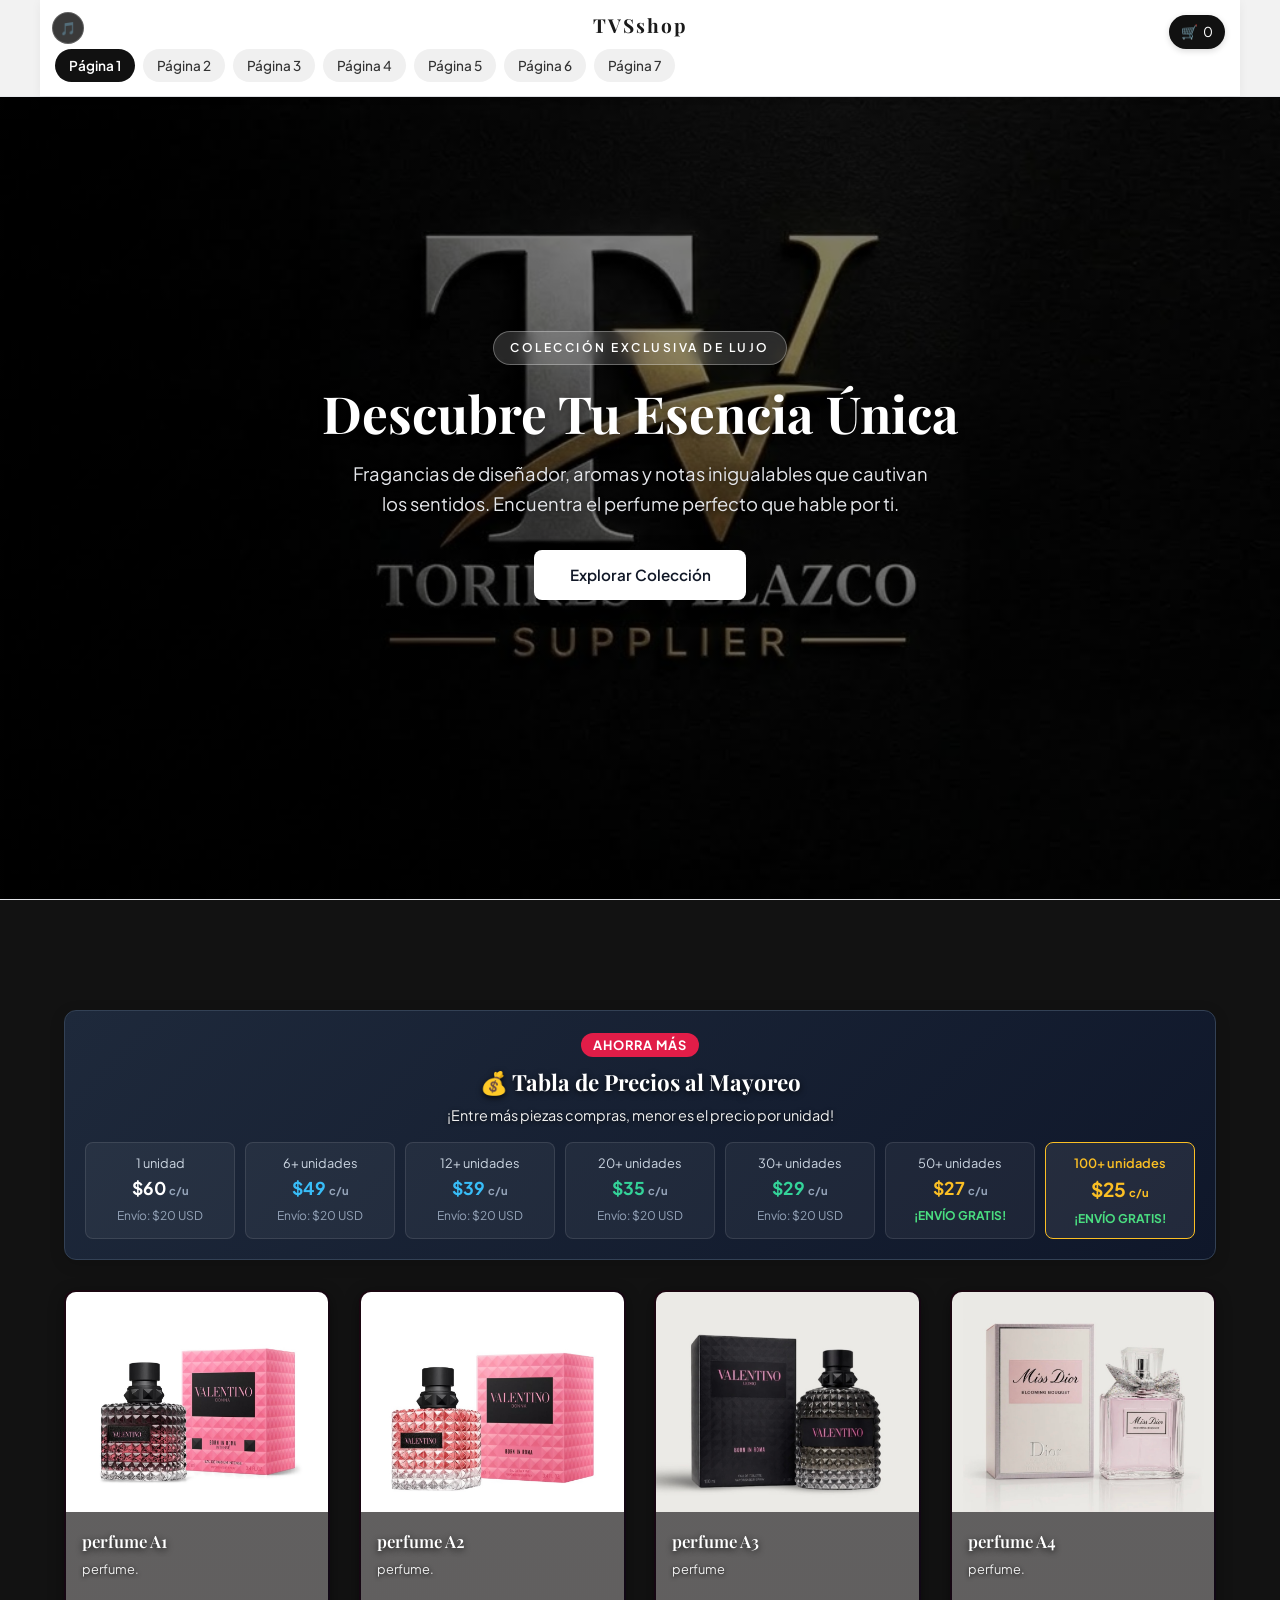
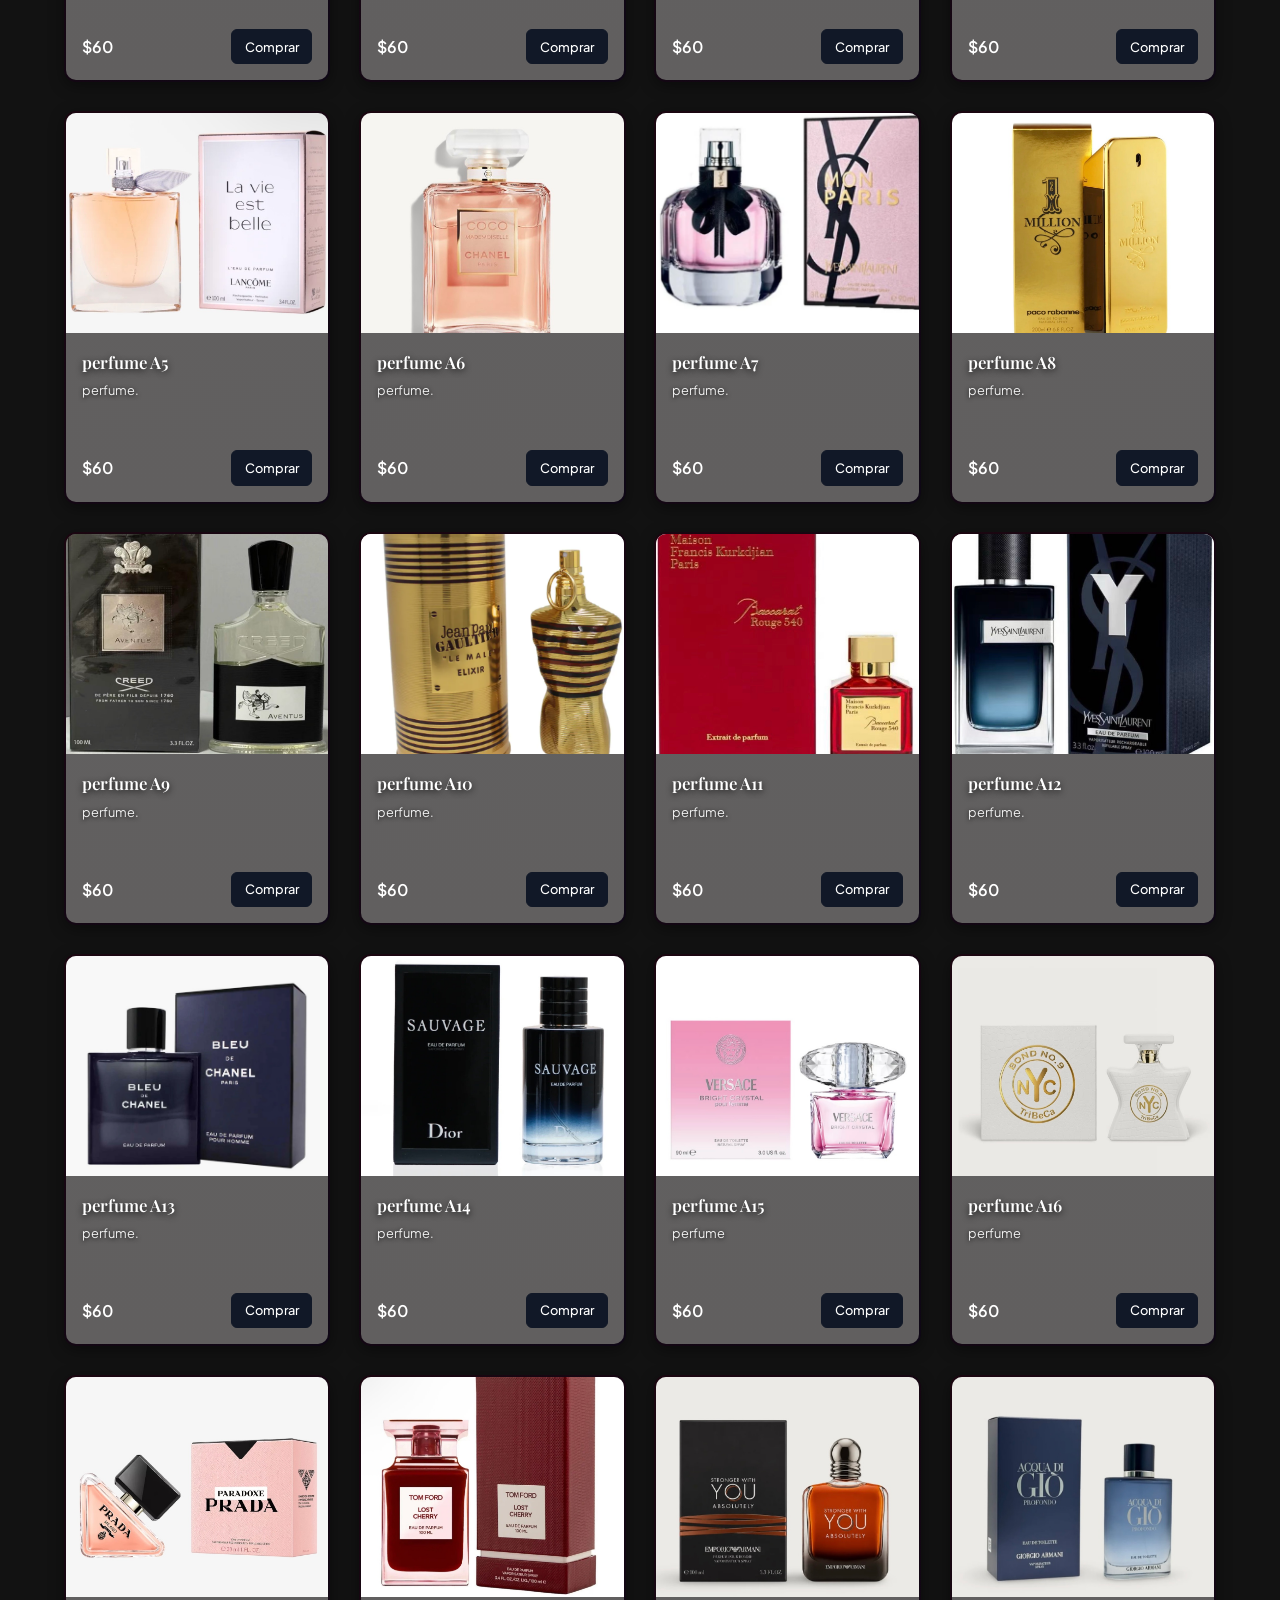
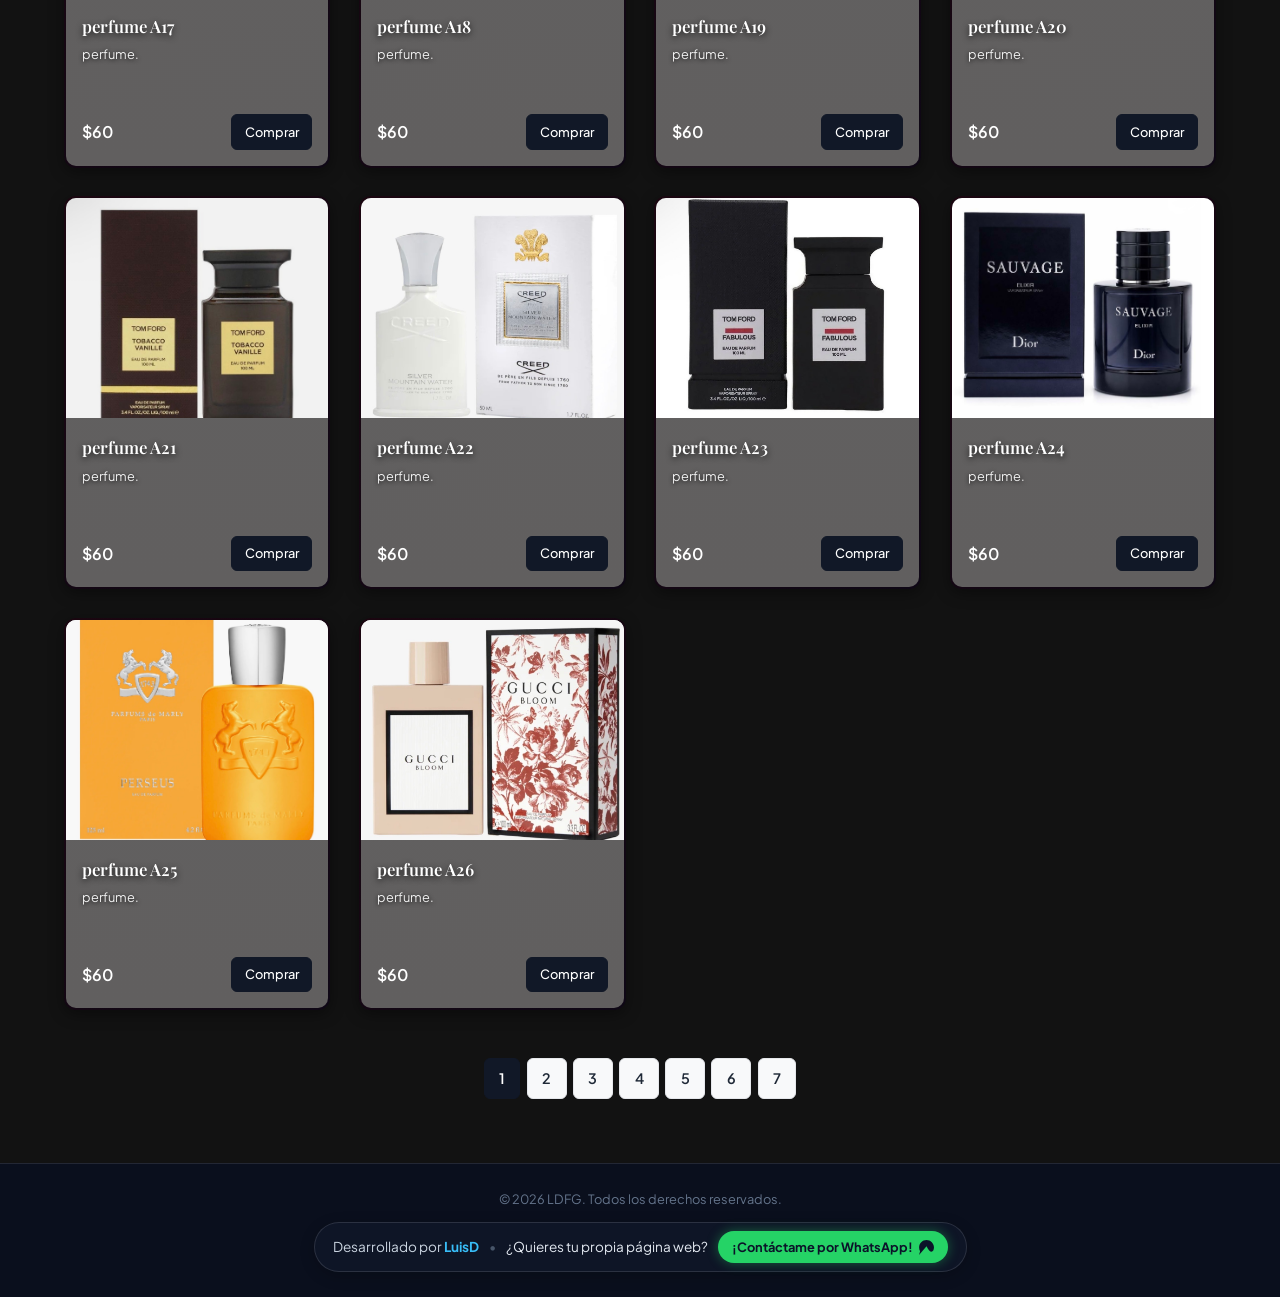
==== index.html @ 0dd904de "Actualizacion de nombre de la pagina y nuevos productos" ====
<!DOCTYPE html>
<html lang="es">
<head>
    <meta charset="UTF-8">
    <meta name="viewport" content="width=device-width, initial-scale=1.0">
    <title>MarioT | Catálogo - Página 1</title>
    <!-- Google Fonts -->
    <link href="https://fonts.googleapis.com/css2?family=Playfair+Display:ital,wght@0,400;0,600;0,700;1,400&family=Plus+Jakarta+Sans:wght@300;400;500;600&display=swap" rel="stylesheet">
    <!-- FontAwesome Icons -->
    <link rel="stylesheet" href="https://cdnjs.cloudflare.com/ajax/libs/font-awesome/6.4.0/css/all.min.css">
    <!-- Archivo CSS -->
    <link rel="stylesheet" href="style.css">
<!-- Ícono para navegadores (Favicon) -->
<link rel="icon" type="image/png" sizes="32x32" href="/favicon-32x32.png">
<link rel="icon" type="image/x-icon" href="/favicon.ico">

<!-- Ícono si alguien guarda tu página en la pantalla de inicio de su celular (iPhone/Android) -->
<link rel="apple-touch-icon" sizes="180x180" href="/apple-touch-icon.png">
</head>
<body>

    <!-- MENÚ DE NAVEGACIÓN -->
<header>
   <div class="nav-container">
        <div style="display: flex; align-items: center; gap: 10px;">
            <button id="musicToggle" class="music-btn" title="Reproducir / Pausar música">🎵</button>
            <a href="index.html" class="logo">TVSshop</a>
        </div>
      <audio id="bgMusic" src="img/musica.mp3" loop></audio>
        <div class="nav-scroll-wrapper">
            <ul class="nav-links">
                <li><a href="index.html" class="active">Página 1</a></li>
                <li><a href="catalogo-1.html">Página 2</a></li>
                <li><a href="catalogo-2.html">Página 3</a></li>
                <li><a href="catalogo-3.html">Página 4</a></li>
                <li><a href="catalogo-4.html">Página 5</a></li>
                <li><a href="catalogo-5.html">Página 6</a></li>
                <li><a href="catalogo-6.html">Página 7</a></li>
            </ul>
        </div>
        <a href="#" id="openCartModal" class="nav-cart-btn">🛒 <span id="cartCount">0</span></a>
    </div>
</header>


    <!-- PORTADA / HERO -->
    <section class="hero">
        <div class="hero-content">
            <span class="hero-badge">Colección Exclusiva de Lujo</span>
            <h1>Descubre Tu Esencia Única</h1>
            <p>Fragancias de diseñador, aromas y notas inigualables que cautivan los sentidos. Encuentra el perfume perfecto que hable por ti.</p>
            <a href="#catalogo" class="hero-btn">Explorar Colección</a>
        </div>
    </section>

    <!-- CONTENIDO DEL CATÁLOGO -->
    <main class="catalog-page">
      <div id="catalogo" class="products-grid">
    <!-- Aquí están tus tarjetas de perfumes (Producto A1, A2, etc.) -->
</div>
<!-- BANNER DE PRECIOS MAYORISTAS -->
<div class="wholesale-banner" style="background: linear-gradient(135deg, #1e293b, #0f172a); border: 1px solid #334155; border-radius: 12px; padding: 20px; color: #ffffff; margin-bottom: 30px; box-shadow: 0 4px 15px rgba(0,0,0,0.15);">
    <div style="text-align: center; margin-bottom: 15px;">
        <span style="background: #e11d48; color: white; padding: 4px 12px; border-radius: 20px; font-size: 0.8rem; font-weight: bold; letter-spacing: 1px; text-transform: uppercase;">Ahorra Más</span>
        <h3 style="margin: 8px 0 4px; font-size: 1.4rem; font-family: 'Playfair Display', serif;">💰 Tabla de Precios al Mayoreo</h3>
        <p style="color: #94a3b8; font-size: 0.9rem; margin: 0;">¡Entre más piezas compras, menor es el precio por unidad!</p>
    </div>

    <div style="display: grid; grid-template-columns: repeat(auto-fit, minmax(110px, 1fr)); gap: 10px; text-align: center;">
        <div style="background: rgba(255,255,255,0.05); padding: 10px; border-radius: 8px; border: 1px solid rgba(255,255,255,0.1);">
            <div style="font-size: 0.8rem; color: #cbd5e1;">1 unidad</div>
            <div style="font-size: 1.1rem; font-weight: bold; color: #fff;">$60 <small style="font-size: 0.7rem; color: #94a3b8;">c/u</small></div>
            <div style="font-size: 0.75rem; color: #94a3b8; margin-top: 4px;">Envío: $20 USD</div>
        </div>
        <div style="background: rgba(255,255,255,0.05); padding: 10px; border-radius: 8px; border: 1px solid rgba(255,255,255,0.1);">
            <div style="font-size: 0.8rem; color: #cbd5e1;">6+ unidades</div>
            <div style="font-size: 1.1rem; font-weight: bold; color: #38bdf8;">$49 <small style="font-size: 0.7rem; color: #94a3b8;">c/u</small></div>
            <div style="font-size: 0.75rem; color: #94a3b8; margin-top: 4px;">Envío: $20 USD</div>
        </div>
        <div style="background: rgba(255,255,255,0.05); padding: 10px; border-radius: 8px; border: 1px solid rgba(255,255,255,0.1);">
            <div style="font-size: 0.8rem; color: #cbd5e1;">12+ unidades</div>
            <div style="font-size: 1.1rem; font-weight: bold; color: #38bdf8;">$39 <small style="font-size: 0.7rem; color: #94a3b8;">c/u</small></div>
            <div style="font-size: 0.75rem; color: #94a3b8; margin-top: 4px;">Envío: $20 USD</div>
        </div>
        <div style="background: rgba(255,255,255,0.05); padding: 10px; border-radius: 8px; border: 1px solid rgba(255,255,255,0.1);">
            <div style="font-size: 0.8rem; color: #cbd5e1;">20+ unidades</div>
            <div style="font-size: 1.1rem; font-weight: bold; color: #34d399;">$35 <small style="font-size: 0.7rem; color: #94a3b8;">c/u</small></div>
            <div style="font-size: 0.75rem; color: #94a3b8; margin-top: 4px;">Envío: $20 USD</div>
        </div>
        <div style="background: rgba(255,255,255,0.05); padding: 10px; border-radius: 8px; border: 1px solid rgba(255,255,255,0.1);">
            <div style="font-size: 0.8rem; color: #cbd5e1;">30+ unidades</div>
            <div style="font-size: 1.1rem; font-weight: bold; color: #34d399;">$29 <small style="font-size: 0.7rem; color: #94a3b8;">c/u</small></div>
            <div style="font-size: 0.75rem; color: #94a3b8; margin-top: 4px;">Envío: $20 USD</div>
        </div>
        <div style="background: rgba(255,255,255,0.05); padding: 10px; border-radius: 8px; border: 1px solid rgba(255,255,255,0.1);">
            <div style="font-size: 0.8rem; color: #cbd5e1;">50+ unidades</div>
            <div style="font-size: 1.1rem; font-weight: bold; color: #fbbf24;">$27 <small style="font-size: 0.7rem; color: #94a3b8;">c/u</small></div>
            <div style="font-size: 0.75rem; color: #4ade80; font-weight: bold; margin-top: 4px;">¡ENVÍO GRATIS!</div>
        </div>
        <div style="background: rgba(255,255,255,0.08); padding: 10px; border-radius: 8px; border: 1px solid #fbbf24;">
            <div style="font-size: 0.8rem; color: #fbbf24; font-weight: 600;">100+ unidades</div>
            <div style="font-size: 1.2rem; font-weight: bold; color: #fbbf24;">$25 <small style="font-size: 0.7rem; color: #fbbf24;">c/u</small></div>
            <div style="font-size: 0.75rem; color: #4ade80; font-weight: bold; margin-top: 4px;">¡ENVÍO GRATIS!</div>
        </div>
    </div>
</div>
        <div class="product-grid">
            <!-- Producto 1 -->
            <div class="product-card">
                <img src="img/perfu1.webp" alt="Royal Amber" class="product-image">
                <div class="product-info">
                    <span class="product-category"></span>
                    <h3 class="product-name">perfume A1</h3>
                    <p class="product-notes">perfume.</p>
                </div>
                <div class="product-footer">
                    <span class="product-price">$60</span>
                    <a href="https://wa.me/?text=Hola,%20me%20interesa%20el%20perfume%20Royal%20Amber" target="_blank" class="btn-buy">Comprar</a>
                </div>
            </div>

            <!-- Producto 2 -->
            <div class="product-card">
                <img src="img/perfu2.webp" alt="Fleur de Nuit" class="product-image">
                <div class="product-info">
                    <span class="product-category"></span>
                    <h3 class="product-name">perfume A2</h3>
                    <p class="product-notes">perfume.</p>
                </div>
                <div class="product-footer">
                    <span class="product-price">$60</span>
                    <a href="https://wa.me/?text=Hola,%20me%20interesa%20el%20perfume%20Fleur%20de%20Nuit" target="_blank" class="btn-buy">Comprar</a>
                </div>
            </div>

            <!-- Producto 3 -->
            <div class="product-card">
                <img src="img/perfu3.webp" alt="Oud Wood Intense" class="product-image">
                <div class="product-info">
                    <span class="product-category"></span>
                    <h3 class="product-name">perfume A3</h3>
                    <p class="product-notes">perfume</p>
                </div>
                <div class="product-footer">
                    <span class="product-price">$60</span>
                    <a href="https://wa.me/?text=Hola,%20me%20interesa%20el%20perfume%20Oud%20Wood%20Intense" target="_blank" class="btn-buy">Comprar</a>
                </div>
            </div>

            <!-- Producto 4 -->
            <div class="product-card">
                <img src="img/perfu4.webp" alt="Azure Breeze" class="product-image">
                <div class="product-info">
                    <span class="product-category"></span>
                    <h3 class="product-name">perfume A4</h3>
                    <p class="product-notes">perfume.</p>
                </div>
                <div class="product-footer">
                    <span class="product-price">$60</span>
                    <a href="https://wa.me/?text=Hola,%20me%20interesa%20el%20perfume%20Azure%20Breeze" target="_blank" class="btn-buy">Comprar</a>
                </div>
            </div>

            <!-- Producto 5 -->
            <div class="product-card">
                <img src="img/perfu5.webp" alt="Velvet Rose" class="product-image">
                <div class="product-info">
                    <span class="product-category"></span>
                    <h3 class="product-name">perfume A5</h3>
                    <p class="product-notes">perfume.</p>
                </div>
                <div class="product-footer">
                    <span class="product-price">$60</span>
                    <a href="https://wa.me/?text=Hola,%20me%20interesa%20el%20perfume%20Velvet%20Rose" target="_blank" class="btn-buy">Comprar</a>
                </div>
            </div>

            <!-- Producto 6 -->
            <div class="product-card">
                <img src="img/perfu6.webp" alt="Sauvage Essence" class="product-image">
                <div class="product-info">
                    <span class="product-category"></span>
                    <h3 class="product-name">perfume A6</h3>
                    <p class="product-notes">perfume.</p>
                </div>
                <div class="product-footer">
                    <span class="product-price">$60</span>
                    <a href="https://wa.me/?text=Hola,%20me%20interesa%20el%20perfume%20Sauvage%20Essence" target="_blank" class="btn-buy">Comprar</a>
                </div>
            </div>

            <!-- Producto 7 -->
            <div class="product-card">
                <img src="img/perfu7.webp" alt="Golden Tobacco" class="product-image">
                <div class="product-info">
                    <span class="product-category"></span>
                    <h3 class="product-name">perfume A7</h3>
                    <p class="product-notes">perfume.</p>
                </div>
                <div class="product-footer">
                    <span class="product-price">$60</span>
                    <a href="https://wa.me/?text=Hola,%20me%20interesa%20el%20perfume%20Golden%20Tobacco" target="_blank" class="btn-buy">Comprar</a>
                </div>
            </div>

            <!-- Producto 8 -->
            <div class="product-card">
                <img src="img/perfu8.webp" alt="Iris Blanc" class="product-image">
                <div class="product-info">
                    <span class="product-category"></span>
                    <h3 class="product-name">perfume A8</h3>
                    <p class="product-notes">perfume.</p>
                </div>
                <div class="product-footer">
                    <span class="product-price">$60</span>
                    <a href="https://wa.me/?text=Hola,%20me%20interesa%20el%20perfume%20Iris%20Blanc" target="_blank" class="btn-buy">Comprar</a>
                </div>
            </div>

            <!-- Producto 9 -->
            <div class="product-card">
                <img src="img/perfu9.webp" alt="Black Phantom" class="product-image">
                <div class="product-info">
                    <span class="product-category"></span>
                    <h3 class="product-name">perfume A9</h3>
                    <p class="product-notes">perfume.</p>
                </div>
                <div class="product-footer">
                    <span class="product-price">$60</span>
                    <a href="https://wa.me/?text=Hola,%20me%20interesa%20el%20perfume%20Black%20Phantom" target="_blank" class="btn-buy">Comprar</a>
                </div>
            </div>

            <!-- Producto 10 -->
            <div class="product-card">
                <img src="img/perfu10.webp" alt="Citrus Splash" class="product-image">
                <div class="product-info">
                    <span class="product-category"></span>
                    <h3 class="product-name">perfume A10</h3>
                    <p class="product-notes">perfume.</p>
                </div>
                <div class="product-footer">
                    <span class="product-price">$60</span>
                    <a href="https://wa.me/?text=Hola,%20me%20interesa%20el%20perfume%20Citrus%20Splash" target="_blank" class="btn-buy">Comprar</a>
                </div>
            </div>

            <!-- Producto 11 -->
            <div class="product-card">
                <img src="img/perfu11.webp" alt="Mystic Sandalwood" class="product-image">
                <div class="product-info">
                    <span class="product-category"></span>
                    <h3 class="product-name">perfume A11</h3>
                    <p class="product-notes">perfume.</p>
                </div>
                <div class="product-footer">
                    <span class="product-price">$60</span>
                    <a href="https://wa.me/?text=Hola,%20me%20interesa%20el%20perfume%20Mystic%20Sandalwood" target="_blank" class="btn-buy">Comprar</a>
                </div>
            </div>

            <!-- Producto 12 -->
            <div class="product-card">
                <img src="img/perfu12.webp" alt="Sweet Vanilla" class="product-image">
                <div class="product-info">
                    <span class="product-category"></span>
                    <h3 class="product-name">perfume A12</h3>
                    <p class="product-notes">perfume.</p>
                </div>
                <div class="product-footer">
                    <span class="product-price">$60</span>
                    <a href="https://wa.me/?text=Hola,%20me%20interesa%20el%20perfume%20Sweet%20Vanilla" target="_blank" class="btn-buy">Comprar</a>
                </div>
            </div>

            <!-- Producto 13 -->
            <div class="product-card">
                <img src="img/perfu13.webp" alt="Royal Leather" class="product-image">
                <div class="product-info">
                    <span class="product-category"></span>
                    <h3 class="product-name">perfume A13</h3>
                    <p class="product-notes">perfume.</p>
                </div>
                <div class="product-footer">
                    <span class="product-price">$60</span>
                    <a href="https://wa.me/?text=Hola,%20me%20interesa%20el%20perfume%20Royal%20Leather" target="_blank" class="btn-buy">Comprar</a>
                </div>
            </div>

            <!-- Producto 14 -->
            <div class="product-card">
                <img src="img/perfu14.webp" alt="Aqua Marina" class="product-image">
                <div class="product-info">
                    <span class="product-category"></span>
                    <h3 class="product-name">perfume A14</h3>
                    <p class="product-notes">perfume.</p>
                </div>
                <div class="product-footer">
                    <span class="product-price">$60</span>
                    <a href="https://wa.me/?text=Hola,%20me%20interesa%20el%20perfume%20Aqua%20Marina" target="_blank" class="btn-buy">Comprar</a>
                </div>
            </div>

            <!-- Producto 15 -->
            <div class="product-card">
                <img src="img/perfu15.webp" alt="Cherry Noir" class="product-image">
                <div class="product-info">
                    <span class="product-category"></span>
                    <h3 class="product-name">perfume A15</h3>
                    <p class="product-notes">perfume</p>
                </div>
                <div class="product-footer">
                    <span class="product-price">$60</span>
                    <a href="https://wa.me/?text=Hola,%20me%20interesa%20el%20perfume%20Cherry%20Noir" target="_blank" class="btn-buy">Comprar</a>
                </div>
            </div>

            <!-- Producto 16 -->
            <div class="product-card">
                <img src="img/perfu16.webp" alt="Emerald Forest" class="product-image">
                <div class="product-info">
                    <span class="product-category"></span>
                    <h3 class="product-name">perfume A16</h3>
                    <p class="product-notes">perfume</p>
                </div>
                <div class="product-footer">
                    <span class="product-price">$60</span>
                    <a href="https://wa.me/?text=Hola,%20me%20interesa%20el%20perfume%20Emerald%20Forest" target="_blank" class="btn-buy">Comprar</a>
                </div>
            </div>

            <!-- Producto 17 -->
            <div class="product-card">
                <img src="img/perfu17.webp" alt="Midnight Musk" class="product-image">
                <div class="product-info">
                    <span class="product-category"></span>
                    <h3 class="product-name">perfume A17</h3>
                    <p class="product-notes">perfume.</p>
                </div>
                <div class="product-footer">
                    <span class="product-price">$60</span>
                    <a href="https://wa.me/?text=Hola,%20me%20interesa%20el%20perfume%20Midnight%20Musk" target="_blank" class="btn-buy">Comprar</a>
                </div>
            </div>

            <!-- Producto 18 -->
            <div class="product-card">
                <img src="img/perfu18.webp" alt="Solar Bloom" class="product-image">
                <div class="product-info">
                    <span class="product-category"></span>
                    <h3 class="product-name">perfume A18</h3>
                    <p class="product-notes">perfume.</p>
                </div>
                <div class="product-footer">
                    <span class="product-price">$60</span>
                    <a href="https://wa.me/?text=Hola,%20me%20interesa%20el%20perfume%20Solar%20Bloom" target="_blank" class="btn-buy">Comprar</a>
                </div>
            </div>

            <!-- Producto 19 -->
            <div class="product-card">
                <img src="img/perfu19.webp" alt="Cinnamon Spice" class="product-image">
                <div class="product-info">
                    <span class="product-category"></span>
                    <h3 class="product-name">perfume A19</h3>
                    <p class="product-notes">perfume.</p>
                </div>
                <div class="product-footer">
                    <span class="product-price">$60</span>
                    <a href="https://wa.me/?text=Hola,%20me%20interesa%20el%20perfume%20Cinnamon%20Spice" target="_blank" class="btn-buy">Comprar</a>
                </div>
            </div>

            <!-- Producto 20 -->
            <div class="product-card">
                <img src="img/perfu20.webp" alt="White Tea & Thyme" class="product-image">
                <div class="product-info">
                    <span class="product-category"></span>
                    <h3 class="product-name">perfume A20</h3>
                    <p class="product-notes">perfume.</p>
                </div>
                <div class="product-footer">
                    <span class="product-price">$60</span>
                    <a href="https://wa.me/?text=Hola,%20me%20interesa%20el%20perfume%20White%20Tea%20%26%20Thyme" target="_blank" class="btn-buy">Comprar</a>
                </div>
            </div>

            <!-- Producto 21 -->
            <div class="product-card">
                <img src="img/perfu21.webp" alt="Dark Patchouli" class="product-image">
                <div class="product-info">
                    <span class="product-category"></span>
                    <h3 class="product-name">perfume A21</h3>
                    <p class="product-notes">perfume.</p>
                </div>
                <div class="product-footer">
                    <span class="product-price">$60</span>
                    <a href="https://wa.me/?text=Hola,%20me%20interesa%20el%20perfume%20Dark%20Patchouli" target="_blank" class="btn-buy">Comprar</a>
                </div>
            </div>

            <!-- Producto 22 -->
            <div class="product-card">
                <img src="img/perfu22.webp" alt="Peony Dream" class="product-image">
                <div class="product-info">
                    <span class="product-category"></span>
                    <h3 class="product-name">perfume A22</h3>
                    <p class="product-notes">perfume.</p>
                </div>
                <div class="product-footer">
                    <span class="product-price">$60</span>
                    <a href="https://wa.me/?text=Hola,%20me%20interesa%20el%20perfume%20Peony%20Dream" target="_blank" class="btn-buy">Comprar</a>
                </div>
            </div>

            <!-- Producto 23 -->
            <div class="product-card">
                <img src="img/perfu23.webp" alt="Smoky Vetiver" class="product-image">
                <div class="product-info">
                    <span class="product-category"></span>
                    <h3 class="product-name">perfume A23</h3>
                    <p class="product-notes">perfume.</p>
                </div>
                <div class="product-footer">
                    <span class="product-price">$60</span>
                    <a href="https://wa.me/?text=Hola,%20me%20interesa%20el%20perfume%20Smoky%20Vetiver" target="_blank" class="btn-buy">Comprar</a>
                </div>
            </div>

            <!-- Producto 24 -->
            <div class="product-card">
                <img src="img/perfu24.webp" alt="Exotic Jasmine" class="product-image">
                <div class="product-info">
                    <span class="product-category"></span>
                    <h3 class="product-name">perfume A24</h3>
                    <p class="product-notes">perfume.</p>
                </div>
                <div class="product-footer">
                    <span class="product-price">$60</span>
                    <a href="https://wa.me/?text=Hola,%20me%20interesa%20el%20perfume%20Exotic%20Jasmine" target="_blank" class="btn-buy">Comprar</a>
                </div>
            </div>

            <!-- Producto 25 -->
            <div class="product-card">
                <img src="img/perfu25.webp" alt="Cashmere Wood" class="product-image">
                <div class="product-info">
                    <span class="product-category"></span>
                    <h3 class="product-name">perfume A25</h3>
                    <p class="product-notes">perfume.</p>
                </div>
                <div class="product-footer">
                    <span class="product-price">$60</span>
                    <a href="https://wa.me/?text=Hola,%20me%20interesa%20el%20perfume%20Cashmere%20Wood" target="_blank" class="btn-buy">Comprar</a>
                </div>
            </div>

            <!-- Producto 26 -->
            <div class="product-card">
                <img src="img/perfu26.webp" alt="Red Tobacco" class="product-image">
                <div class="product-info">
                    <span class="product-category"></span>
                    <h3 class="product-name">perfume A26</h3>
                    <p class="product-notes">perfume.</p>
                </div>
                <div class="product-footer">
                    <span class="product-price">$60</span>
                    <a href="https://wa.me/?text=Hola,%20me%20interesa%20el%20perfume%20Red%20Tobacco" target="_blank" class="btn-buy">Comprar</a>
                </div>
            </div>
        </div>

        <!-- PAGINACIÓN INFERIOR -->
        <div class="pagination">
            <a href="index.html" class="active">1</a>
            <a href="catalogo-1.html">2</a>
            <a href="catalogo-2.html">3</a>
            <a href="catalogo-3.html">4</a>
            <a href="catalogo-4.html">5</a>
            <a href="catalogo-5.html">6</a>
            <a href="catalogo-6.html">7</a>
        </div>
    </main>

   <!-- FOOTER CON TU NÚMERO DE WHATSAPP INTEGRADO -->
<footer style="text-align: center; padding: 25px 15px; background: #0a0f1d; border-top: 1px solid rgba(255,255,255,0.1);">
    <p style="font-size: 0.8rem; color: #64748b; margin: 0 0 12px 0;">
        &copy; 2026 LDFG. Todos los derechos reservados.
    </p>

    <div class="footer-capsule">
        <span class="dev-info">Desarrollado por <strong>LuisD</strong></span>
        <span class="dot-divider">•</span>
        <span class="question-text">¿Quieres tu propia página web?</span>

        <!-- BOTÓN DIRECTO A TU WHATSAPP -->
        <a href="https://wa.me/526361141044?text=Hola%20LuisD,%20vi%20tu%20trabajo%20y%20me%20interesa%20una%20p%C3%A1gina%20web" 
           target="_blank" 
           rel="noopener noreferrer" 
           class="wa-click-btn">
            <span>¡Contáctame por WhatsApp!</span>
            <svg width="15" height="15" viewBox="0 0 24 24" fill="currentColor">
                <path d="M.057 24l1.687-6.163c-1.041-1.804-1.588-3.849-1.587-5.946.003-6.556 5.338-11.891 11.893-11.891 3.181.001 6.167 1.24 8.413 3.488 2.245 2.248 3.481 5.236 3.48 8.414-.003 6.557-5.338 11.892-11.892-1.99-.001-3.951-.5-5.688-1.448l-6.305 1.654zm6.597-3.807c1.676.995 3.276 1.591 5.392 1.592 5.448 0 9.886-4.434 9.889-9.885.002-5.462-4.415-9.89-9.881-9.892-5.452 0-9.887 4.434-9.889 9.884-.001 2.225.651 3.891 1.746 5.634l-.999 3.648 3.742-.981z"/>
            </svg>
        </a>
    </div>
</footer>
<!-- VENTANA MODAL DE OPCIONES DE COMPRA -->
    <div id="productModal" class="modal">
        <div class="modal-content">
            <span class="close-modal">&times;</span>
            <!-- Imagen del producto en el modal -->
            <img id="modalProductImage" src="" alt="Perfume" class="modal-product-img">
            <p class="modal-subtitle">Selecciona una opción</p>
            <h3 id="modalProductName">Nombre del Perfume</h3>
            <p id="modalProductPrice" class="modal-price">$0.00</p>
            
            <div class="modal-options">
                <a href="#" id="modalWhatsApp" target="_blank" class="modal-btn whatsapp-option">
                    <i class="fab fa-whatsapp"></i> Comprar por WhatsApp
                </a>
                <a href="#" id="modalInstagram" target="_blank" class="modal-btn instagram-option">
                    <i class="fab fa-instagram"></i> Comprar por Instagram
                </a>
                <button id="modalAddToCart" class="modal-btn cart-option">
                    <i class="fas fa-shopping-cart"></i> Agregar al Carrito
                </button>
            </div>
        </div>
    </div>

    <!-- Enlace a tu archivo script.js -->
    <script src="script.js"></script>
    <div id="cartModal" class="modal">
    <div class="modal-content cart-modal-content">
        <span class="close-cart">&times;</span>
        <h3 style="margin-bottom: 1rem;">Tu Carrito</h3>
        
        <div id="cartItemsContainer" style="max-height: 250px; overflow-y: auto; margin-bottom: 1rem; padding-right: 5px;">
            <p style="color: var(--text-muted);">Tu carrito está vacío.</p>
        </div>

        <div style="display: flex; justify-content: space-between; margin-bottom: 1.2rem; font-size: 1.1rem; border-top: 1px solid var(--border-color); padding-top: 0.8rem;">
            <strong>Total:</strong>
            <strong>$<span id="cartTotalPrice">0.00</span></strong>
        </div>

        <div class="modal-options">
            <button id="checkoutWhatsApp" class="modal-btn whatsapp-option">Enviar pedido por WhatsApp</button>
            <button id="checkoutInstagram" class="btn-checkout">Enviar pedido por Instagram</button>
            <button id="clearCart" class="modal-btn" style="background-color: #ef4444; color: white;">Vaciar Carrito</button>
        </div>
    </div>
</div>
</body>
</html>
</body>
</html>
---- style.css ----
html {
    scroll-behavior: smooth; /* Hace que el desplazamiento sea suave */
    scroll-padding-top: 100px; /* Deja un espacio libre arriba para que el menú fijo no tape nada */
}
:root {
    --bg-light: #ffffff;
    --bg-secondary: #f8f9fa;
    --bg-card: #ffffff;
    --border-color: #e5e7eb;
    --text-main: #1f2937;
    --text-muted: #6b7280;
    --accent: #111827;
    --accent-hover: #374151;
    --transition: all 0.3s ease;
}

* {
    margin: 0;
    padding: 0;
    box-sizing: border-box;
}

body {
    font-family: 'Plus Jakarta Sans', sans-serif;
    color: var(--text-main);
    line-height: 1.6;
    background-color: #121212; /* Color de respaldo */
    position: relative;
}

/* Capa fija que evita el estiramiento y el zoom */
body::before {
    content: "";
    position: fixed;
    top: 0;
    left: 0;
    width: 100vw;
    height: 100vh;
    background-image: url('img/fondo.webp');
    background-size: cover;
    background-position: center;
    background-repeat: no-repeat;
    z-index: -1;
    pointer-events: none;
}

h1, h2, h3, .brand-font {
    font-family: 'Playfair Display', serif;
}

/* --- HEADER Y NAVEGACIÓN --- */
header {
    position: fixed;
    top: 0;
    left: 0;
    width: 100%;
    background-color: rgba(255, 255, 255, 0.95);
    backdrop-filter: blur(10px);
    z-index: 1000;
    border-bottom: 1px solid var(--border-color);
}

.nav-container {
    max-width: 1200px;
    margin: 0 auto;
    padding: 1rem 2rem;
    display: flex;
    justify-content: space-between;
    align-items: center;
}

.logo {
    font-size: 1.4rem;
    color: var(--accent);
    text-decoration: none;
    letter-spacing: 2px;
    font-weight: 700;
    font-family: 'Playfair Display', serif;
}

.nav-links {
    list-style: none;
    display: flex;
    gap: 0.8rem;
    align-items: center;
}

.nav-links a {
    text-decoration: none;
    color: var(--text-muted);
    font-size: 0.85rem;
    font-weight: 500;
    transition: var(--transition);
    padding: 0.3rem 0.7rem;
    border-radius: 6px;
    white-space: nowrap;
}

.nav-links a:hover, .nav-links a.active {
    color: var(--bg-light);
    background-color: var(--accent);
}
/* --- CONTENEDOR DEL TÍTULO CON FONDO LEGIBLE --- */
.header-badge-container {
    text-align: center;
    padding: 2rem 1rem;
    margin: 20px auto;
    max-width: 600px;
    background-color: rgba(0, 0, 0, 0.65); /* Fondo oscuro translúcido */
    backdrop-filter: blur(8px); /* Efecto difuminado elegante */
    border-radius: 16px;
    border: 1px solid rgba(255, 255, 255, 0.2);
}

.header-badge-container .badge-tag {
    background: rgba(255, 255, 255, 0.2);
    color: #ffffff;
}

.header-badge-container .badge-title {
    color: #ffffff !important;
    text-shadow: 0 2px 5px rgba(0, 0, 0, 0.5);
}

.header-badge-container .badge-desc {
    color: #e5e7eb !important;
    text-shadow: 0 1px 3px rgba(0, 0, 0, 0.5);
}
/* --- CONTENEDOR DE CATÁLOGO --- */
.catalog-page {
    max-width: 1200px;
    margin: 110px auto 4rem auto;
    padding: 0 1.5rem;
}

.section-title {
    text-align: center;
    margin-bottom: 2rem;
}

.section-title h2 {
    font-size: 2.2rem;
    color: var(--accent);
    margin-bottom: 0.4rem;
}

.section-title p {
    color: var(--text-muted);
    font-size: 0.95rem;
}

/* --- GRID DE PRODUCTOS (4 Columnas por defecto en Laptop) --- */
.product-grid {
    display: grid;
    grid-template-columns: repeat(4, 1fr);
    gap: 1.8rem;
}

.product-card {
    background: linear-gradient(#616060, #615f5f) padding-box,
                linear-gradient(135deg, #1b0610, #0e0715) border-box;
    border: 2px solid transparent;
    border-radius: 12px;
    overflow: hidden;
    transition: var(--transition);
    display: flex;
    flex-direction: column;
    justify-content: space-between;
    box-shadow: 0 4px 15px rgba(0, 0, 0, 0.4);
}

.product-card:hover {
    border-color: #ff3333 !important;
    box-shadow: 0 10px 25px rgba(255, 0, 0, 0.3);
    transform: translateY(-3px);
}
.product-card:hover {
    border-color: #cbd5e1;
    box-shadow: 0 10px 25px rgba(0, 0, 0, 0.08);
    transform: translateY(-3px);
}

.product-image {
    height: 220px;
    width: 100%;
    object-fit: cover;
    background-color: var(--bg-secondary);
    cursor: pointer;
    transition: transform 0.3s ease;
}

.product-card:hover .product-image {
    transform: scale(1.03);
}

.product-info {
    padding: 1rem;
}

.product-category {
    font-size: 0.7rem;
    color: var(--text-muted);
    text-transform: uppercase;
    letter-spacing: 1px;
    margin-bottom: 0.3rem;
    font-weight: 600;
}

.product-name {
    font-size: 1.05rem;
    margin-bottom: 0.4rem;
    color: var(--accent);
    font-weight: 600;
}

.product-notes {
    font-size: 0.8rem;
    color: var(--text-muted);
    margin-bottom: 1rem;
    min-height: 36px;
    line-height: 1.4;
}

.product-footer {
    display: flex;
    justify-content: space-between;
    align-items: center;
    padding: 0 1rem 1rem 1rem;
}

.product-price {
    font-size: 1.05rem;
    font-weight: 700;
    color: var(--accent);
}

.btn-buy {
    background-color: var(--accent);
    border: 1px solid var(--accent);
    color: var(--bg-light);
    padding: 0.4rem 0.8rem;
    border-radius: 6px;
    cursor: pointer;
    transition: var(--transition);
    font-size: 0.8rem;
    font-weight: 500;
    text-decoration: none;
    white-space: nowrap;
}

.btn-buy:hover {
    background-color: var(--accent-hover);
}

/* --- PAGINACIÓN INFERIOR --- */
.pagination {
    display: flex;
    justify-content: center;
    gap: 0.4rem;
    margin-top: 3rem;
}

.pagination a {
    text-decoration: none;
    color: var(--text-main);
    background-color: var(--bg-secondary);
    border: 1px solid var(--border-color);
    padding: 0.5rem 0.9rem;
    border-radius: 6px;
    font-weight: 600;
    font-size: 0.9rem;
    transition: var(--transition);
}

.pagination a.active, .pagination a:hover {
    background-color: var(--accent);
    color: var(--bg-light);
    border-color: var(--accent);
}

/* --- FOOTER --- */
footer {
    background-color: var(--bg-secondary);
    border-top: 1px solid var(--border-color);
    padding: 2rem 1.5rem;
    text-align: center;
    color: var(--text-muted);
    margin-top: 3rem;
    font-size: 0.9rem;
}

/* --- VENTANA MODAL (POPUP DE OPCIONES) --- */
.modal {
    display: none;
    position: fixed;
    z-index: 2000;
    left: 0;
    top: 0;
    width: 100%;
    height: 100%;
    background-color: rgba(0, 0, 0, 0.6);
    backdrop-filter: blur(5px);
    align-items: center;
    justify-content: center;
    padding: 1rem;
}

.modal.active {
    display: flex;
}

.modal-content {
    background-color: var(--bg-card);
    padding: 2rem 1.5rem;
    border-radius: 12px;
    width: 100%;
    max-width: 380px;
    text-align: center;
    position: relative;
    box-shadow: 0 10px 25px rgba(0, 0, 0, 0.15);
    border: 1px solid var(--border-color);
    animation: modalFadeIn 0.3s ease;
}

@keyframes modalFadeIn {
    from { opacity: 0; transform: translateY(-15px); }
    to { opacity: 1; transform: translateY(0); }
}

.close-modal {
    position: absolute;
    top: 0.8rem;
    right: 1rem;
    font-size: 1.5rem;
    cursor: pointer;
    color: var(--text-muted);
    transition: var(--transition);
}

.close-modal:hover {
    color: var(--text-main);
}

.modal-product-img {
    width: 100%;
    max-width: 380px;
    height: auto;           /* Ajusta la altura automáticamente según la foto */
    max-height: 400px;      /* Evita que se haga gigante hacia abajo */
    object-fit: contain;    /* Muestra la imagen COMPLETA sin recortar bordes */
    border-radius: 12px;
    margin: 0 auto 1rem auto;
    border: 1px solid var(--border-color);
    background-color: var(--bg-secondary);
    display: block;
    box-shadow: 0 6px 15px rgba(0, 0, 0, 0.08);
}

.modal-subtitle {
    font-size: 0.75rem;
    text-transform: uppercase;
    letter-spacing: 1px;
    color: var(--text-muted);
    margin-bottom: 0.2rem;
}

.modal-content h3 {
    font-size: 1.25rem;
    margin-bottom: 0.3rem;
    color: var(--accent);
}

.modal-price {
    font-size: 1.1rem;
    font-weight: 700;
    color: var(--accent);
    margin-bottom: 1.5rem;
}

.modal-options {
    display: flex;
    flex-direction: column;
    gap: 0.7rem;
}

.modal-btn {
    display: flex;
    align-items: center;
    justify-content: center;
    gap: 0.6rem;
    padding: 0.75rem 1rem;
    border-radius: 8px;
    text-decoration: none;
    font-weight: 600;
    font-size: 0.9rem;
    cursor: pointer;
    border: none;
    transition: var(--transition);
}

.whatsapp-option {
    background-color: #25d366;
    color: white;
}
.whatsapp-option:hover {
    background-color: #20ba5a;
}

.instagram-option {
    background: linear-gradient(45deg, #f09433, #e6683c, #dc2743, #cc2366, #bc1888);
    color: white;
}
.instagram-option:hover {
    opacity: 0.9;
}

.cart-option {
    background-color: var(--accent);
    color: var(--bg-light);
}
.cart-option:hover {
    background-color: var(--accent-hover);
}

/* --- RESPONSIVE PARA MÓVILES --- */
@media(max-width: 768px) {
    .nav-container {
        flex-direction: column;
        gap: 0.6rem;
        padding: 0.7rem 1rem;
    }
    .nav-links {
        width: 100%;
        overflow-x: auto;
        justify-content: flex-start;
        padding-bottom: 4px;
        scrollbar-width: none;
    }
    .nav-links::-webkit-scrollbar {
        display: none;
    }
    .catalog-page {
        margin-top: 130px;
        padding: 0 0.8rem;
    }
    .section-title h2 {
        font-size: 1.8rem;
    }
    
    /* En celular se ajusta perfectamente a 2 columnas */
    .product-grid {
        grid-template-columns: repeat(2, 1fr);
        gap: 1rem;
    }
    .product-image {
        height: 150px;
    }
}
/* --- PORTADA / HERO PROFESIONAL (Laptop y Celular) --- */
.hero {
    background: linear-gradient(rgba(0, 0, 0, 0.5), rgba(0, 0, 0, 0.5)), url('img/portada.webp');
    background-size: cover;
    background-position: center;
    background-repeat: no-repeat;
    min-height: 100vh;
    display: flex;
    align-items: center;
    justify-content: center;
    padding: 6rem 2rem 4rem 2rem;
    text-align: center;
    border-bottom: 1px solid var(--border-color);
    margin-top: 0;
    color: #ffffff;
}

.hero-content {
    max-width: 750px;
    margin: 0 auto;
    width: 100%;
}

.hero-badge {
    display: inline-block;
    font-size: 0.75rem;
    text-transform: uppercase;
    letter-spacing: 2.5px;
    font-weight: 600;
    color: #ffffff;
    background-color: rgba(255, 255, 255, 0.15);
    backdrop-filter: blur(8px);
    padding: 0.4rem 1rem;
    border-radius: 30px;
    margin-bottom: 1.2rem;
    border: 1px solid rgba(255, 255, 255, 0.3);
}

.hero h1 {
    /* Tamaño dinámico: se adapta perfecto de laptop a celular sin verse gigante ni enano */
    font-size: clamp(2.2rem, 4vw, 3.2rem);
    color: #ffffff;
    margin-bottom: 1rem;
    line-height: 1.15;
    font-weight: 700;
    text-shadow: 0 2px 8px rgba(0, 0, 0, 0.4);
}

.hero p {
    font-size: clamp(0.95rem, 1.5vw, 1.15rem);
    color: #e5e7eb;
    margin-bottom: 2rem;
    line-height: 1.6;
    text-shadow: 0 1px 4px rgba(0, 0, 0, 0.4);
    max-width: 600px;
    margin-left: auto;
    margin-right: auto;
}

.hero-btn {
    display: inline-block;
    background-color: #ffffff;
    color: #111827;
    padding: 0.8rem 2.2rem;
    border-radius: 8px;
    text-decoration: none;
    font-weight: 600;
    font-size: 0.95rem;
    transition: var(--transition);
    box-shadow: 0 6px 20px rgba(0, 0, 0, 0.3);
}

.hero-btn:hover {
    background-color: #f3f4f6;
    transform: translateY(-2px);
    box-shadow: 0 8px 25px rgba(0, 0, 0, 0.4);
}
/* Contenedor principal de la barra */
.nav-container {
    display: flex;
    flex-direction: column;
    align-items: center;
    padding: 10px 15px;
    background: #ffffff;
    position: sticky;
    top: 0;
    z-index: 1000;
    box-shadow: 0 2px 10px rgba(0,0,0,0.05);
}

.logo {
    font-family: 'Playfair Display', serif;
    font-size: 1.2rem;
    font-weight: bold;
    letter-spacing: 2px;
    color: #1a1a1a;
    margin-bottom: 8px;
    text-decoration: none;
}

/* Envoltorio para manejar el scroll de los enlaces y separar el carrito */
.nav-scroll-wrapper {
    width: 100%;
    display: flex;
    overflow-x: auto;
    scrollbar-width: none; /* Oculta scroll en Firefox */
    -webkit-overflow-scrolling: touch;
    padding-bottom: 4px;
}

.nav-scroll-wrapper::-webkit-scrollbar {
    display: none; /* Oculta scroll en Chrome/Safari */
}

/* Lista de pestañas */
.nav-links {
    display: flex;
    list-style: none;
    gap: 8px;
    margin: 0;
    padding: 0;
    align-items: center;
    white-space: nowrap;
}

/* Estilo de los botones/enlaces de páginas */
.nav-links li a {
    display: inline-block;
    padding: 6px 14px;
    border-radius: 20px;
    background: #f0f0f0;
    color: #333;
    font-size: 0.85rem;
    text-decoration: none;
    transition: all 0.2s ease;
}

.nav-links li a.active {
    background: #111;
    color: #fff;
    font-weight: 600;
}

/* Botón de carrito flotante o separado a la derecha */
.nav-cart-btn {
    position: absolute;
    right: 15px;
    top: 15px;
    background: #111;
    color: #fff;
    padding: 6px 12px;
    border-radius: 20px;
    font-size: 0.85rem;
    text-decoration: none;
    display: flex;
    align-items: center;
    gap: 5px;
    box-shadow: 0 2px 6px rgba(0,0,0,0.15);
    z-index: 10;
}
.header-badge-container {
    text-align: center;
    padding-top: 5px; /* Reduce drásticamente el espacio de arriba */
    padding-bottom: 10px;
    margin-top: 0;
}
.badge-tag {
    display: inline-block;
    background: #f0f0f0;
    color: #333;
    font-size: 0.75rem;
    padding: 4px 12px;
    border-radius: 20px;
    font-weight: 600;
    letter-spacing: 1px;
    text-transform: uppercase;
    margin-bottom: 10px;
}

.badge-title {
    font-family: 'Playfair Display', serif;
    font-size: 2rem;
    color: #111;
    margin: 0 0 8px 0;
}

.badge-desc {
    font-size: 0.9rem;
    color: #666;
    margin: 0;
}
/* --- ESTILO GLOBAL DE TEXTOS PARA FONDO OSCURO/IMAGEN --- */
.catalog-page h1, 
.catalog-page h2, 
.catalog-page h3, 
.section-title h2, 
.badge-title {
    color: #ffffff !important;
    text-shadow: 0 2px 6px rgba(0, 0, 0, 0.8);
}

.catalog-page p, 
.section-title p, 
.badge-desc {
    color: #f0f0f0 !important;
    text-shadow: 0 1px 4px rgba(0, 0, 0, 0.8);
}

/* Placa opcional para los títulos de cualquier página si quieres que resalten más */
.section-title, .header-badge-container {
    background-color: rgba(0, 0, 0, 0.55);
    backdrop-filter: blur(6px);
    padding: 1.5rem;
    border-radius: 12px;
    margin-bottom: 2rem;
    border: 1px solid rgba(255, 255, 255, 0.15);
}
/* Botón de Instagram en el Carrito */
#checkoutInstagram {
    background: linear-gradient(45deg, #f09433 0%, #e6683c 25%, #dc2743 50%, #cc2366 75%, #bc1888 100%);
    color: #ffffff;
    border: none;
    padding: 12px 20px;
    border-radius: 8px;
    font-size: 1rem;
    font-weight: 600;
    cursor: pointer;
    width: 100%;
    margin-top: 10px;
    transition: transform 0.2s ease, opacity 0.2s ease;
}

#checkoutInstagram:hover {
    opacity: 0.9;
    transform: translateY(-2px);
}
/* Botón de Música en la Barra Superior */
.nav-container {
    position: relative;
}

.music-btn {
    position: absolute;
    left: 12px;
    top: 12px;
    background: #3a3a3a;
    border: 1px solid rgba(255, 255, 255, 0.2);
    color: #ffffff;
    width: 32px;
    height: 32px;
    border-radius: 50%;
    cursor: pointer;
    display: flex;
    align-items: center;
    justify-content: center;
    font-size: 0.8rem;
    z-index: 10;
}

.music-btn.playing {
    border-color: #ec4899;
    box-shadow: 0 0 10px rgba(236, 72, 153, 0.5);
}
.product-price, 
.price, 
[class*="price"] {
    color: #ffffff !important;
    font-size: 1rem !important; /* Ajuste para que no se vea gigantesco */
    font-weight: 600 !important;
    text-shadow: none !important; /* Quita el brillo excesivo si se ve cargado */
}
#modal {
    cursor: pointer; 
}

.modal-content, [class*="modal-card"] {
    cursor: default; 
}
/* Estilo para la 'X' de cierre (modal) */
.close-modal, .close {
    position: absolute;
    top: 15px; /* Ajusta la distancia desde arriba */
    right: 15px; /* Ajusta la distancia desde la derecha */
    font-size: 24px !important; /* Un poco más grande para que sea visible */
    color: #333 !important; /* Color oscuro */
    background-color: #f0f0f0; /* Fondo gris muy claro para contraste */
    width: 40px; /* Tamaño del círculo */
    height: 40px;
    border-radius: 50%; /* Lo hace un círculo perfecto */
    display: flex;
    align-items: center;
    justify-content: center;
    cursor: pointer;
    z-index: 1001; /* Asegura que esté por encima de todo */
    font-weight: bold;
    box-shadow: 0 2px 5px rgba(0,0,0,0.1); /* Sombra ligera para que flote */
    transition: all 0.2s ease; /* Transición suave para el efecto */
}

/* Efecto al tocarlo o pasar el mouse en computadora */
.close-modal:active, .close:active {
    background-color: #e0e0e0;
    transform: scale(0.95); /* Se encoge un poquito al pulsarlo */
}
/* Estilo unificado para la 'X' de cierre (modal de producto y carrito) */
.close-modal, .close, #close-cart, .close-cart {
    position: absolute !important;
    top: 15px !important;
    right: 15px !important;
    font-size: 24px !important;
    color: #333 !important;
    background-color: #f0f0f0 !important;
    width: 40px !important;
    height: 40px !important;
    border-radius: 50% !important; 
    display: flex !important;
    align-items: center !important;
    justify-content: center !important;
    cursor: pointer !important;
    z-index: 1001 !important;
    font-weight: bold !important;
    box-shadow: 0 2px 5px rgba(0,0,0,0.1) !important;
    transition: all 0.2s ease !important;
    text-decoration: none !important;
}

/* Efecto al tocarlo */
.close-modal:active, .close:active, #close-cart:active, .close-cart:active {
    background-color: #e0e0e0 !important;
    transform: scale(0.95) !important;
}
/* Estilo del contenedor principal */
.footer-capsule {
    display: inline-flex;
    align-items: center;
    justify-content: center;
    flex-wrap: wrap;
    gap: 10px;
    background: rgba(15, 23, 42, 0.8);
    border: 1px solid rgba(255, 255, 255, 0.12);
    padding: 8px 18px;
    border-radius: 40px;
    color: #cbd5e1;
    font-size: 0.85rem;
    box-shadow: 0 4px 15px rgba(0, 0, 0, 0.2);
}

.dev-info strong {
    color: #38bdf8;
}

.dot-divider {
    color: #475569;
}

.question-text {
    color: #e2e8f0;
}

/* BOTÓN CLIQUEABLE RESALTADO CON EFECTO VERDE */
.wa-click-btn {
    display: inline-flex;
    align-items: center;
    gap: 6px;
    background: #25d366;
    color: #0b1329 !important;
    font-weight: 700;
    padding: 6px 14px;
    border-radius: 20px;
    text-decoration: none;
    font-size: 0.8rem;
    transition: all 0.25s ease-in-out;
    box-shadow: 0 0 12px rgba(37, 211, 102, 0.4);
    cursor: pointer;
}

/* Animación cuando pasas el mouse o presionas */
.wa-click-btn:hover {
    background: #1ebc57;
    transform: translateY(-2px) scale(1.03);
    box-shadow: 0 0 20px rgba(37, 211, 102, 0.7);
}

.wa-click-btn:active {
    transform: translateY(0) scale(0.98);
}
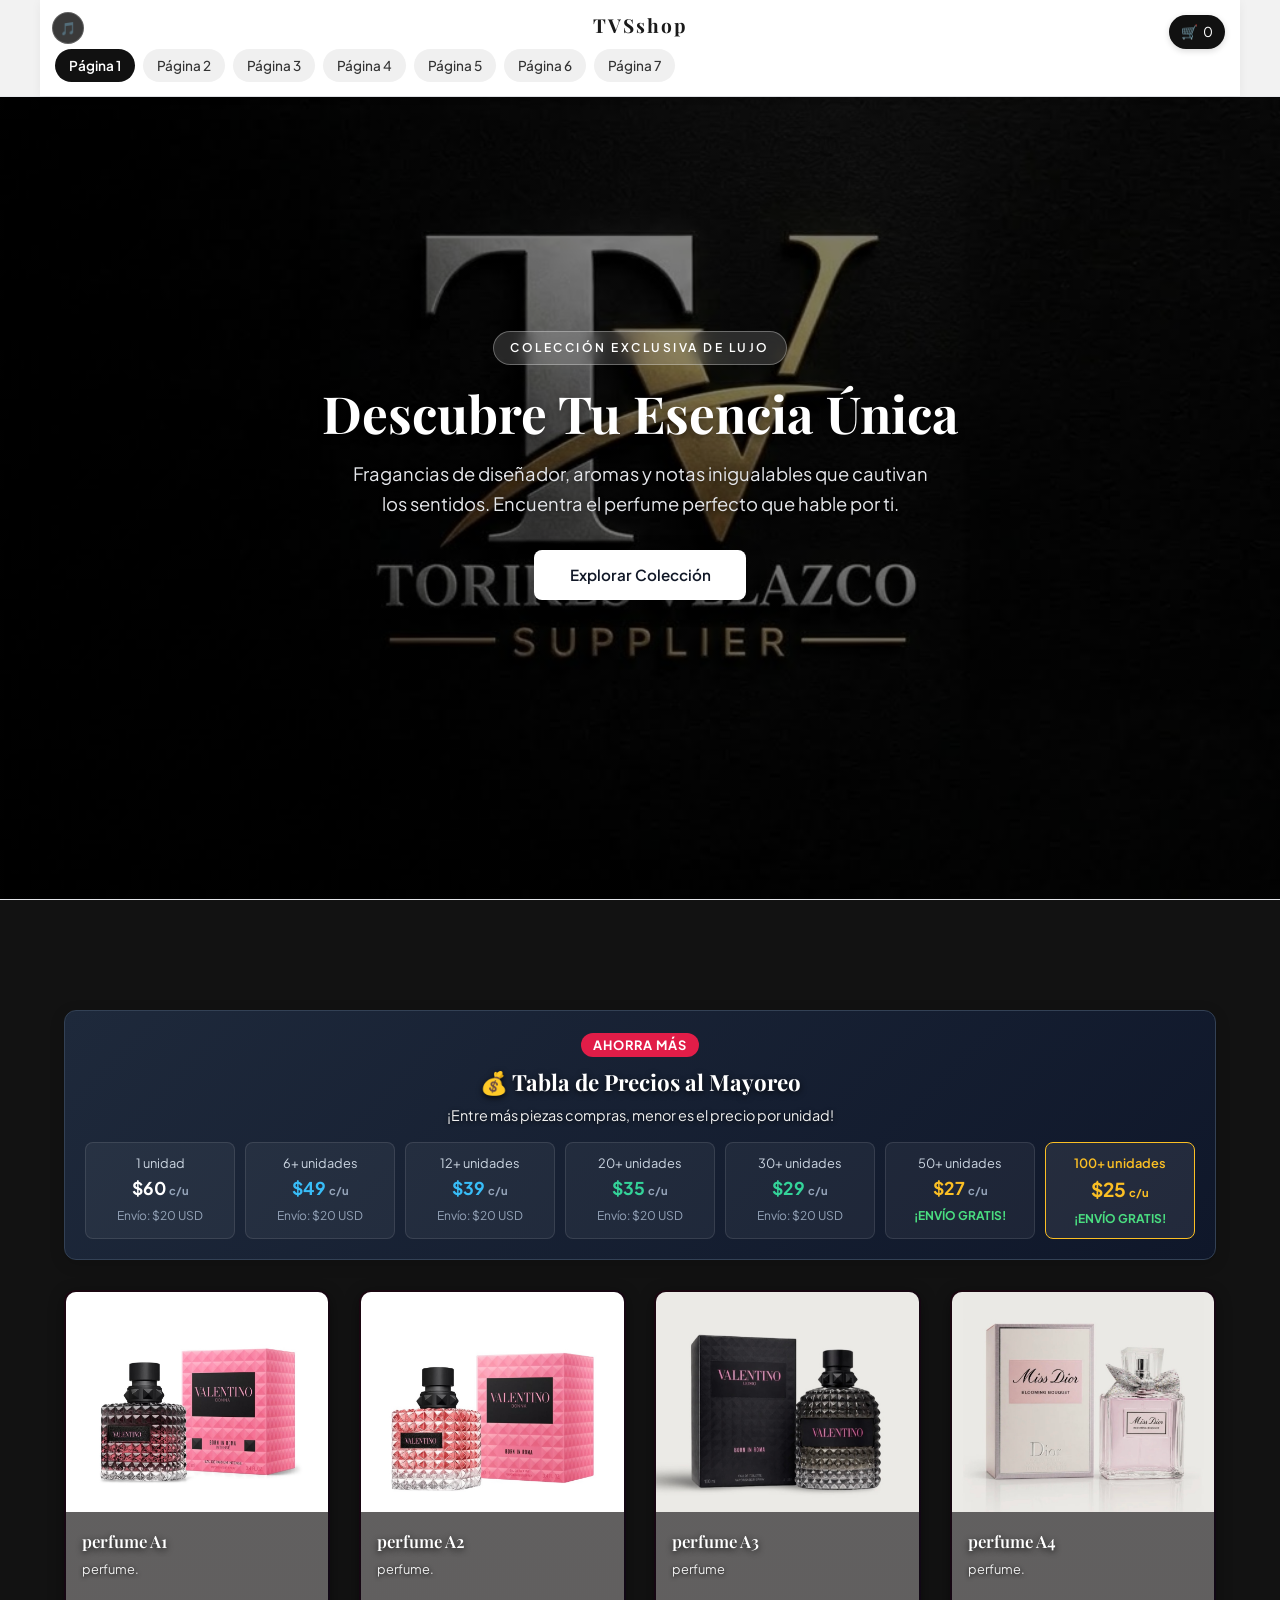
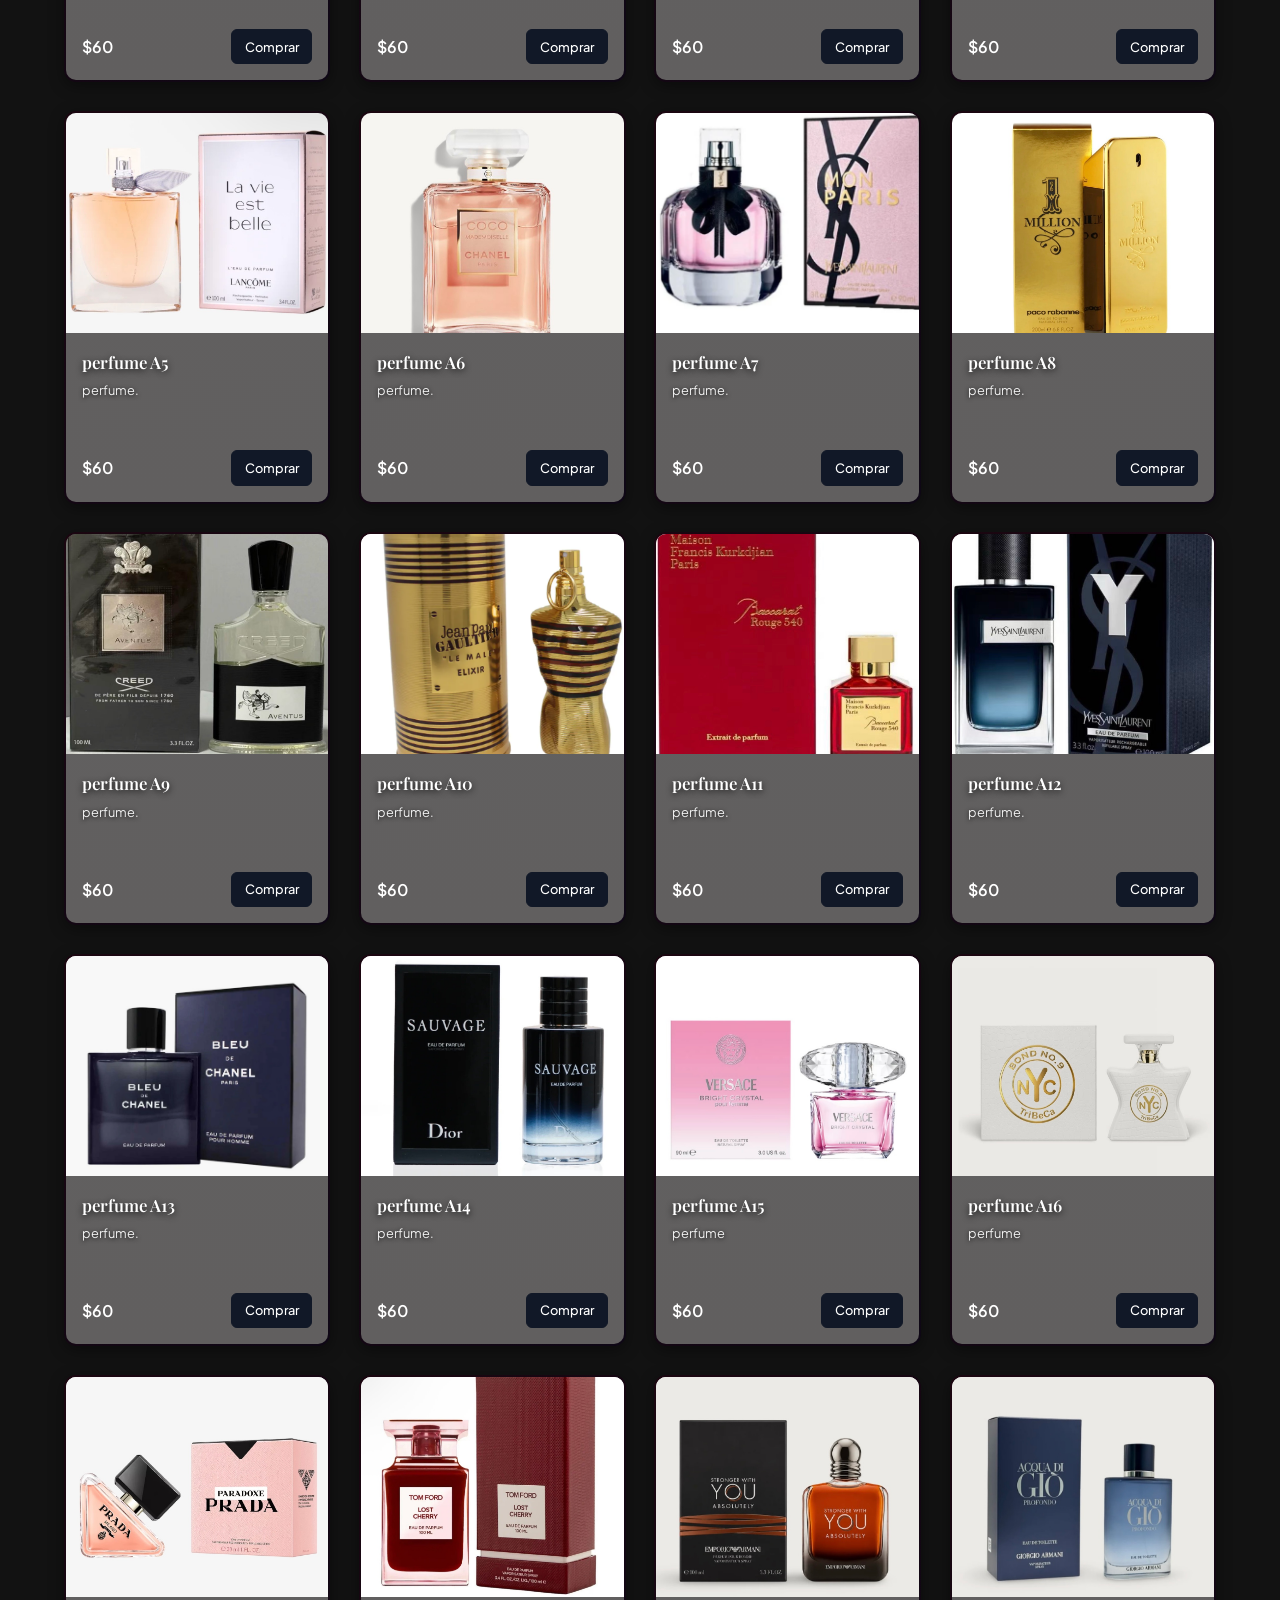
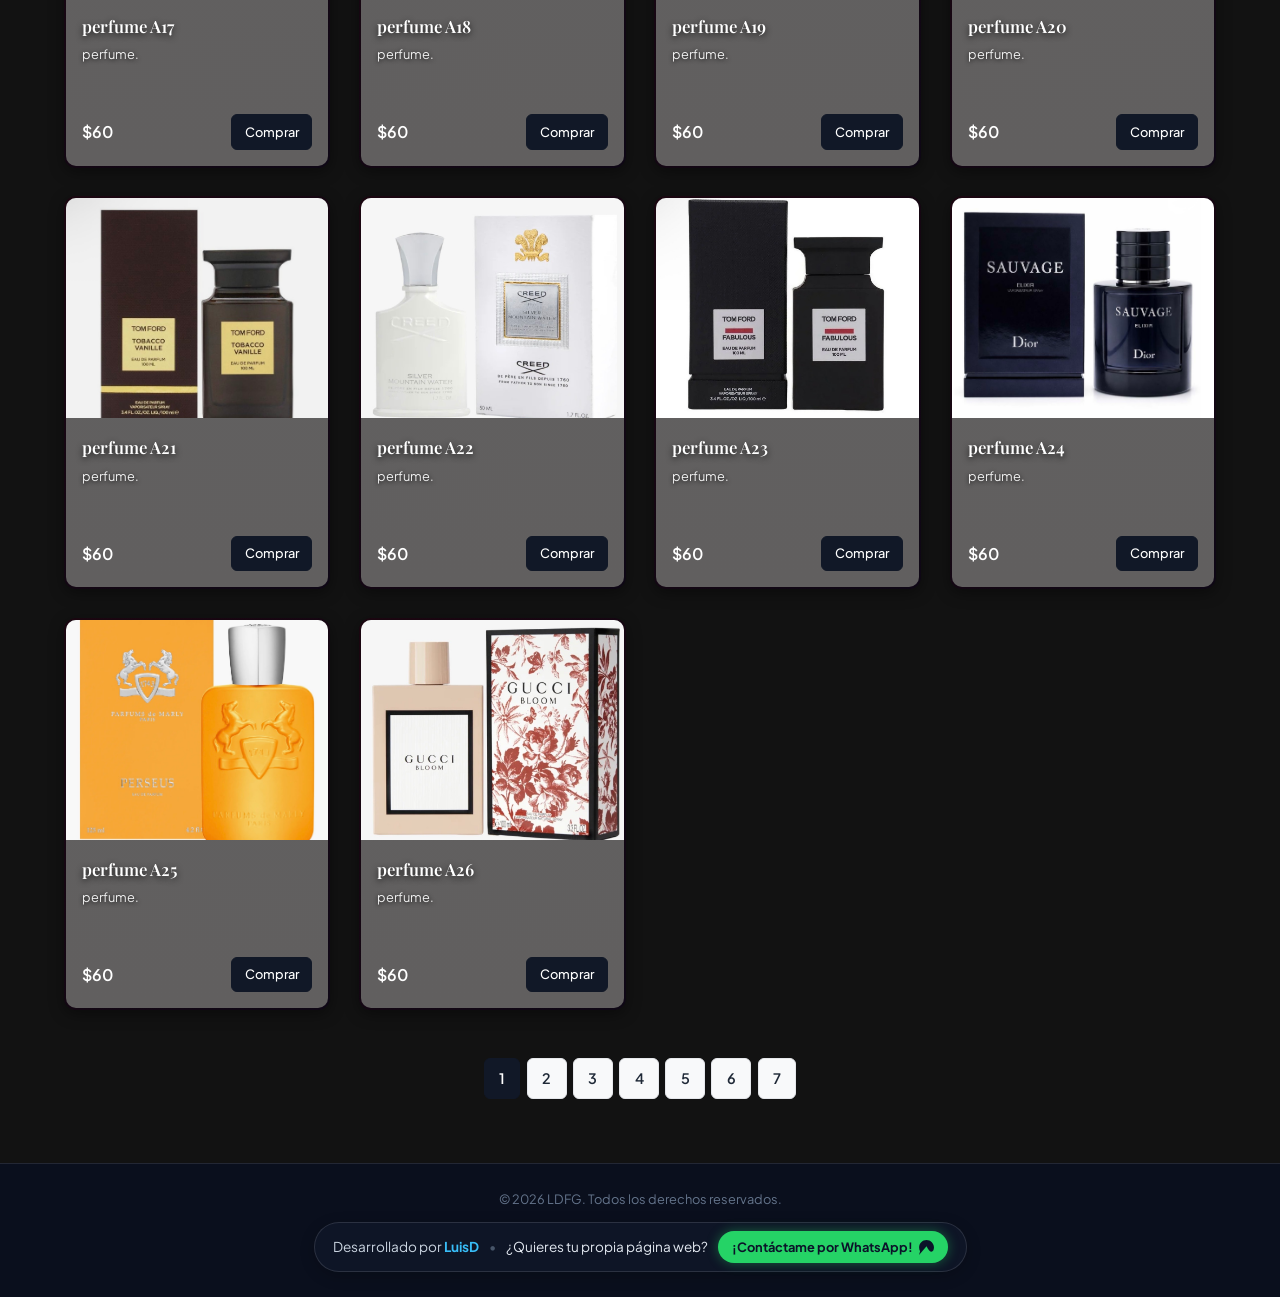
==== commit a9395528: "Actualizacion de nombre de la pagina y nuevos productos" ====
--- a/index.html
+++ b/index.html
@@ -10,12 +10,6 @@
     <link rel="stylesheet" href="https://cdnjs.cloudflare.com/ajax/libs/font-awesome/6.4.0/css/all.min.css">
     <!-- Archivo CSS -->
     <link rel="stylesheet" href="style.css">
-<!-- Ícono para navegadores (Favicon) -->
-<link rel="icon" type="image/png" sizes="32x32" href="/favicon-32x32.png">
-<link rel="icon" type="image/x-icon" href="/favicon.ico">
-
-<!-- Ícono si alguien guarda tu página en la pantalla de inicio de su celular (iPhone/Android) -->
-<link rel="apple-touch-icon" sizes="180x180" href="/apple-touch-icon.png">
 </head>
 <body>
 
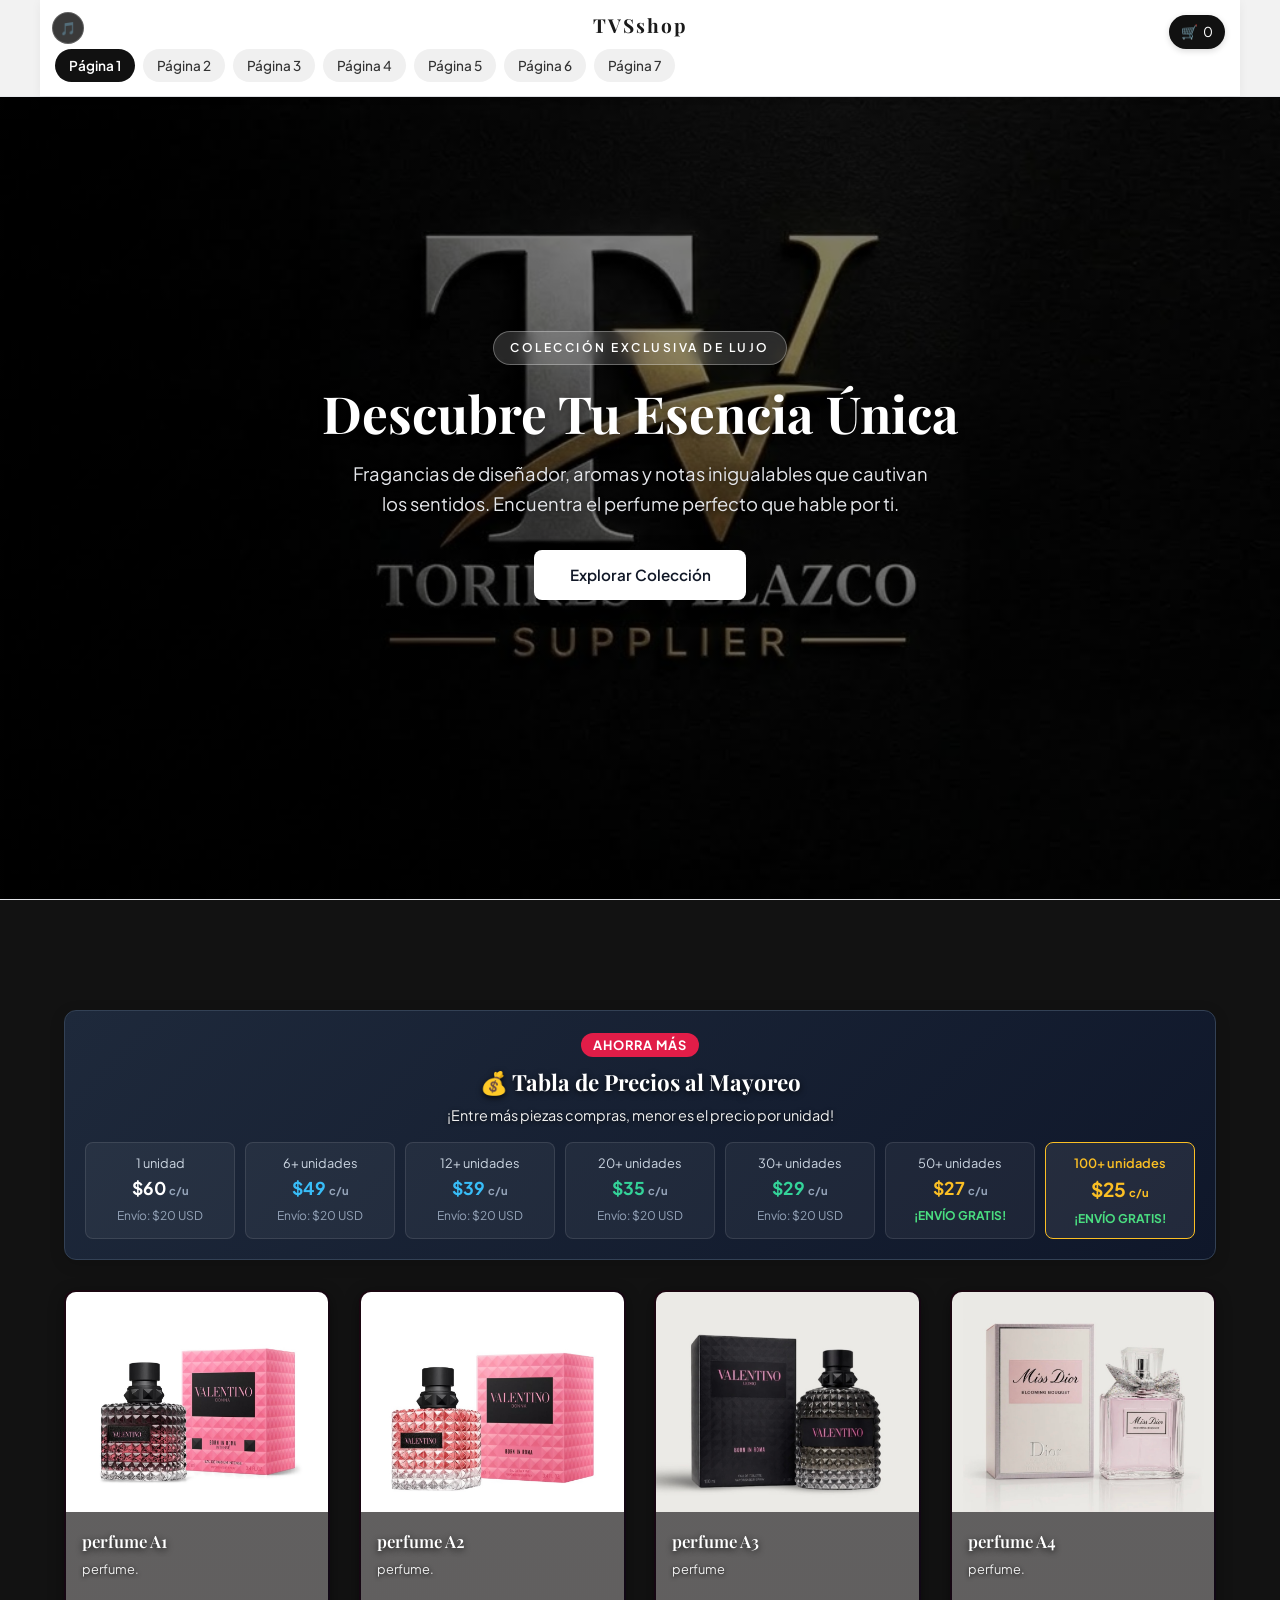
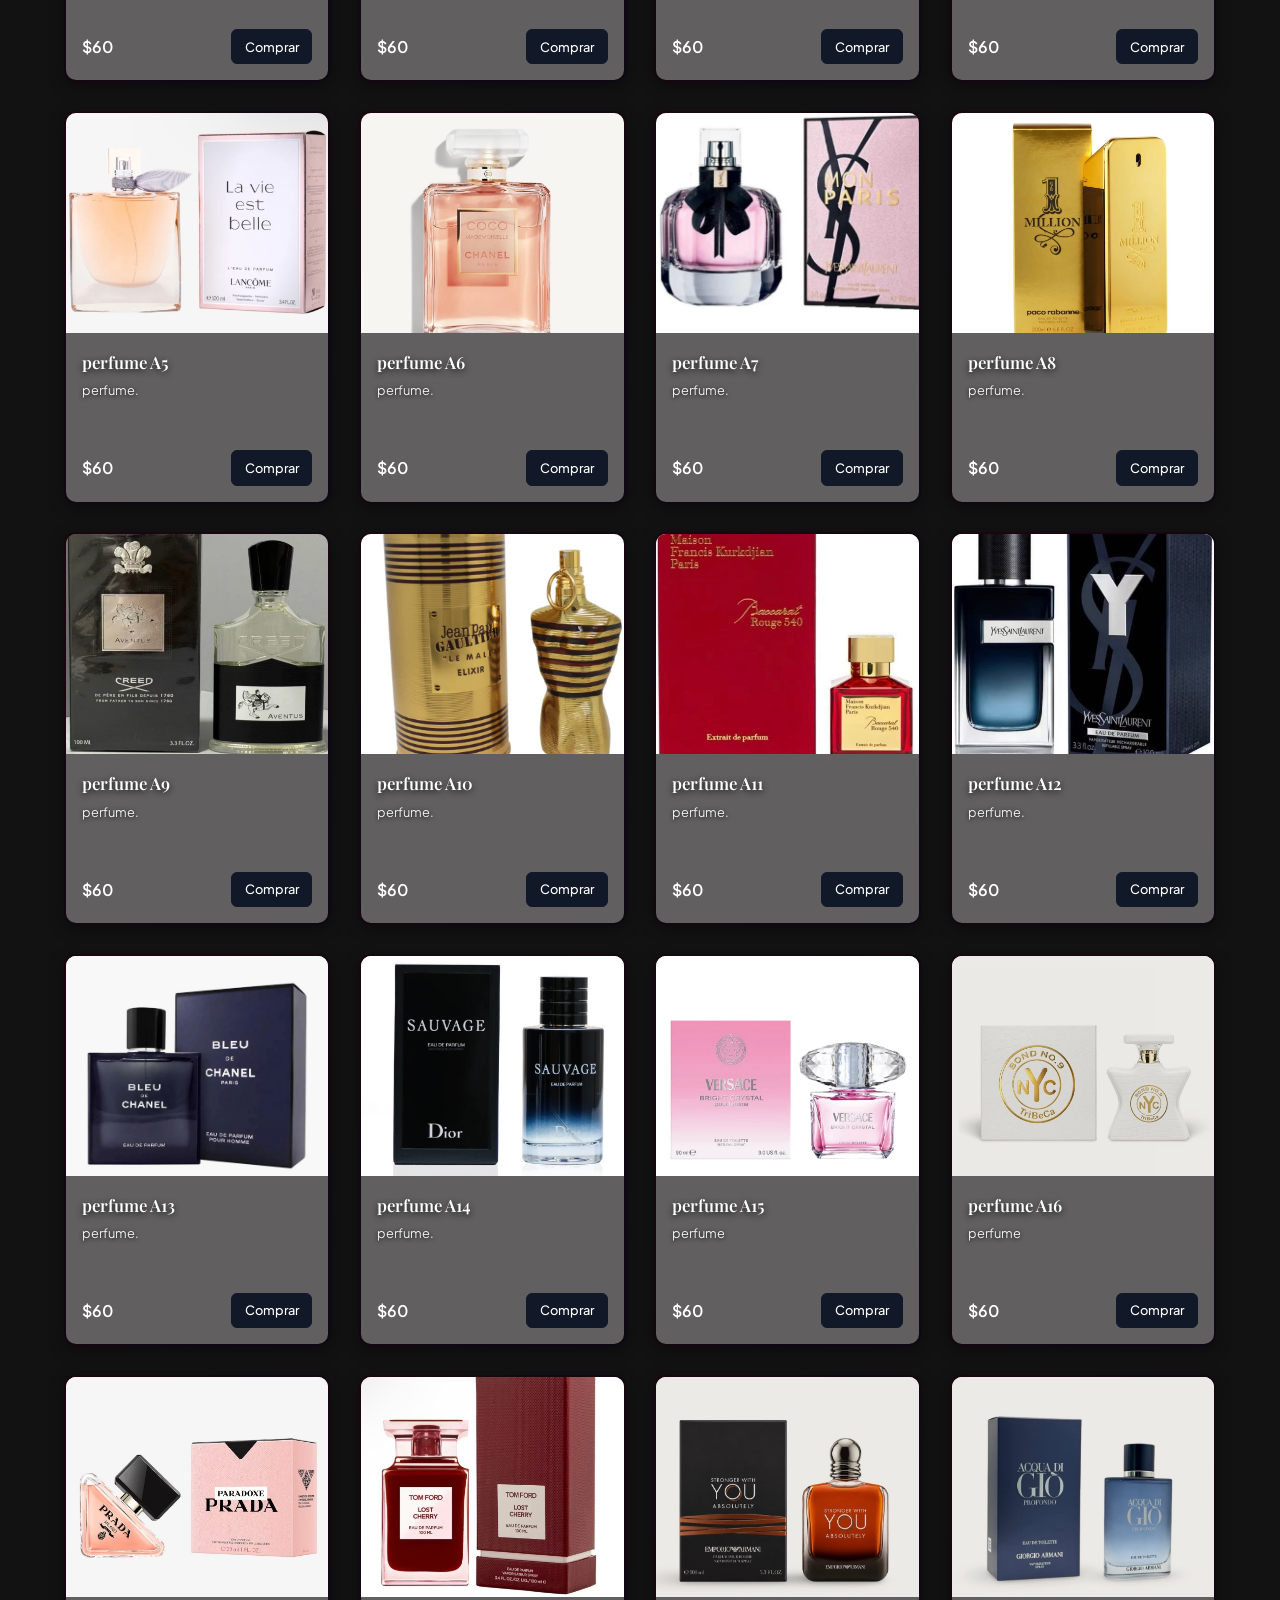
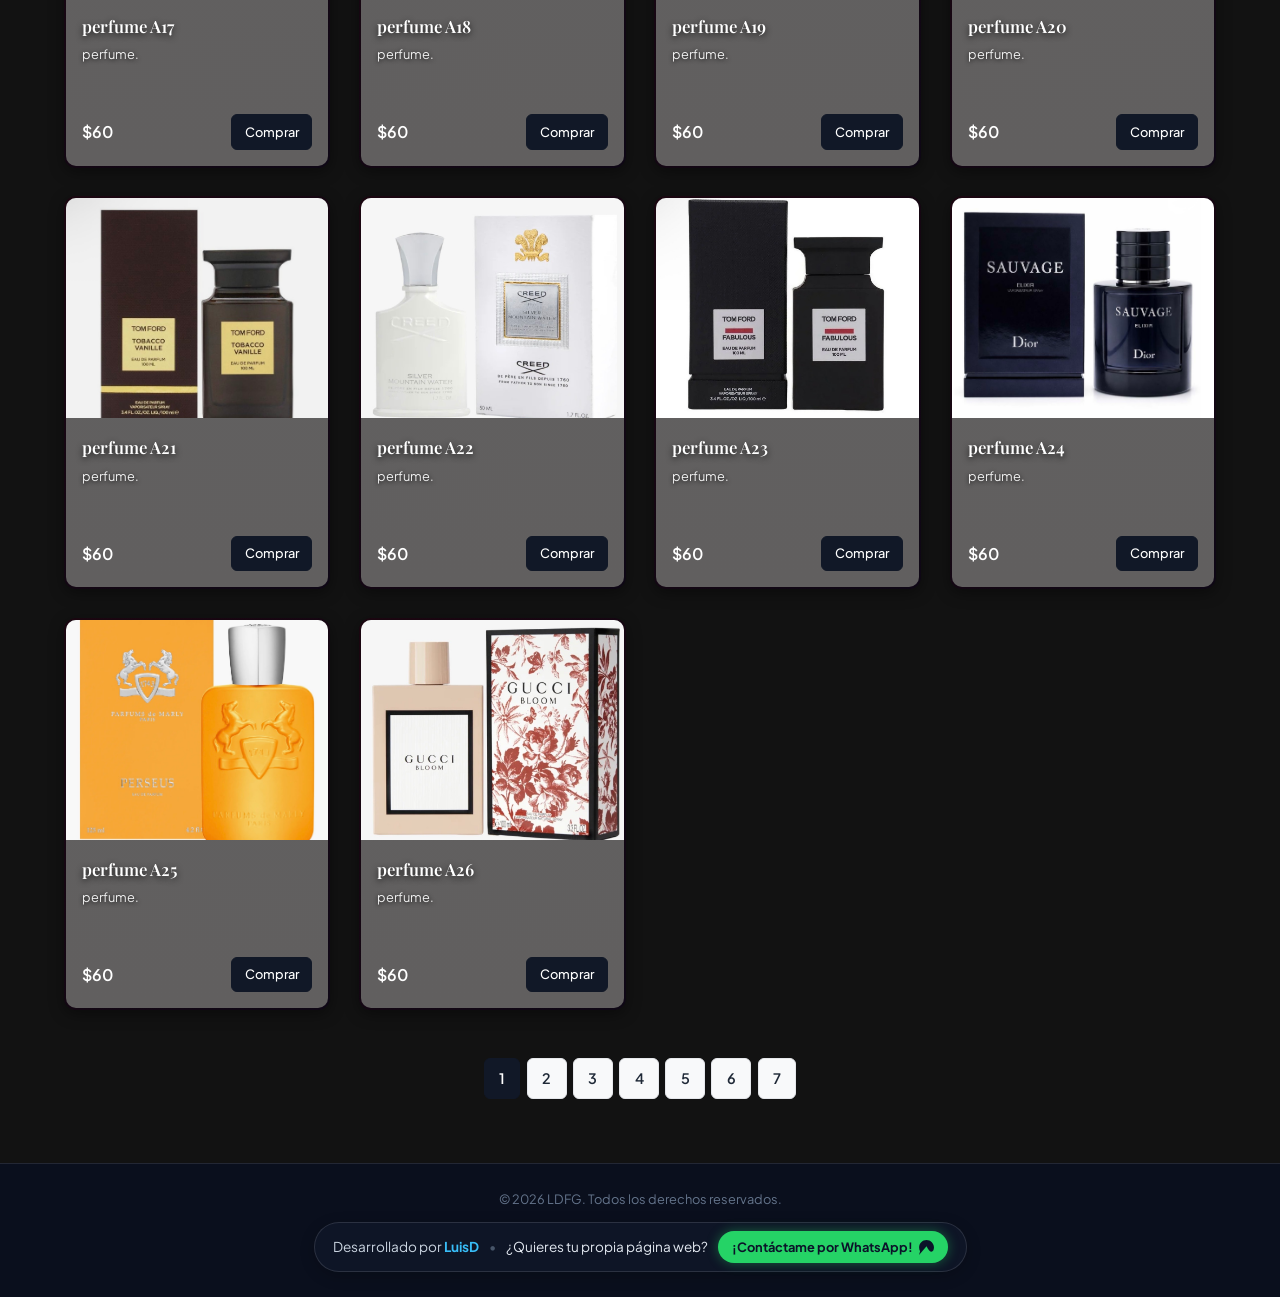
==== commit 1441eb1d: "Actualización completa: estilo TVSshop, portada, productos, precios y footer" ====
--- a/index.html
+++ b/index.html
@@ -3,7 +3,7 @@
 <head>
     <meta charset="UTF-8">
     <meta name="viewport" content="width=device-width, initial-scale=1.0">
-    <title>MarioT | Catálogo - Página 1</title>
+    <title>MarioT | Catálogo -</title>
     <!-- Google Fonts -->
     <link href="https://fonts.googleapis.com/css2?family=Playfair+Display:ital,wght@0,400;0,600;0,700;1,400&family=Plus+Jakarta+Sans:wght@300;400;500;600&display=swap" rel="stylesheet">
     <!-- FontAwesome Icons -->
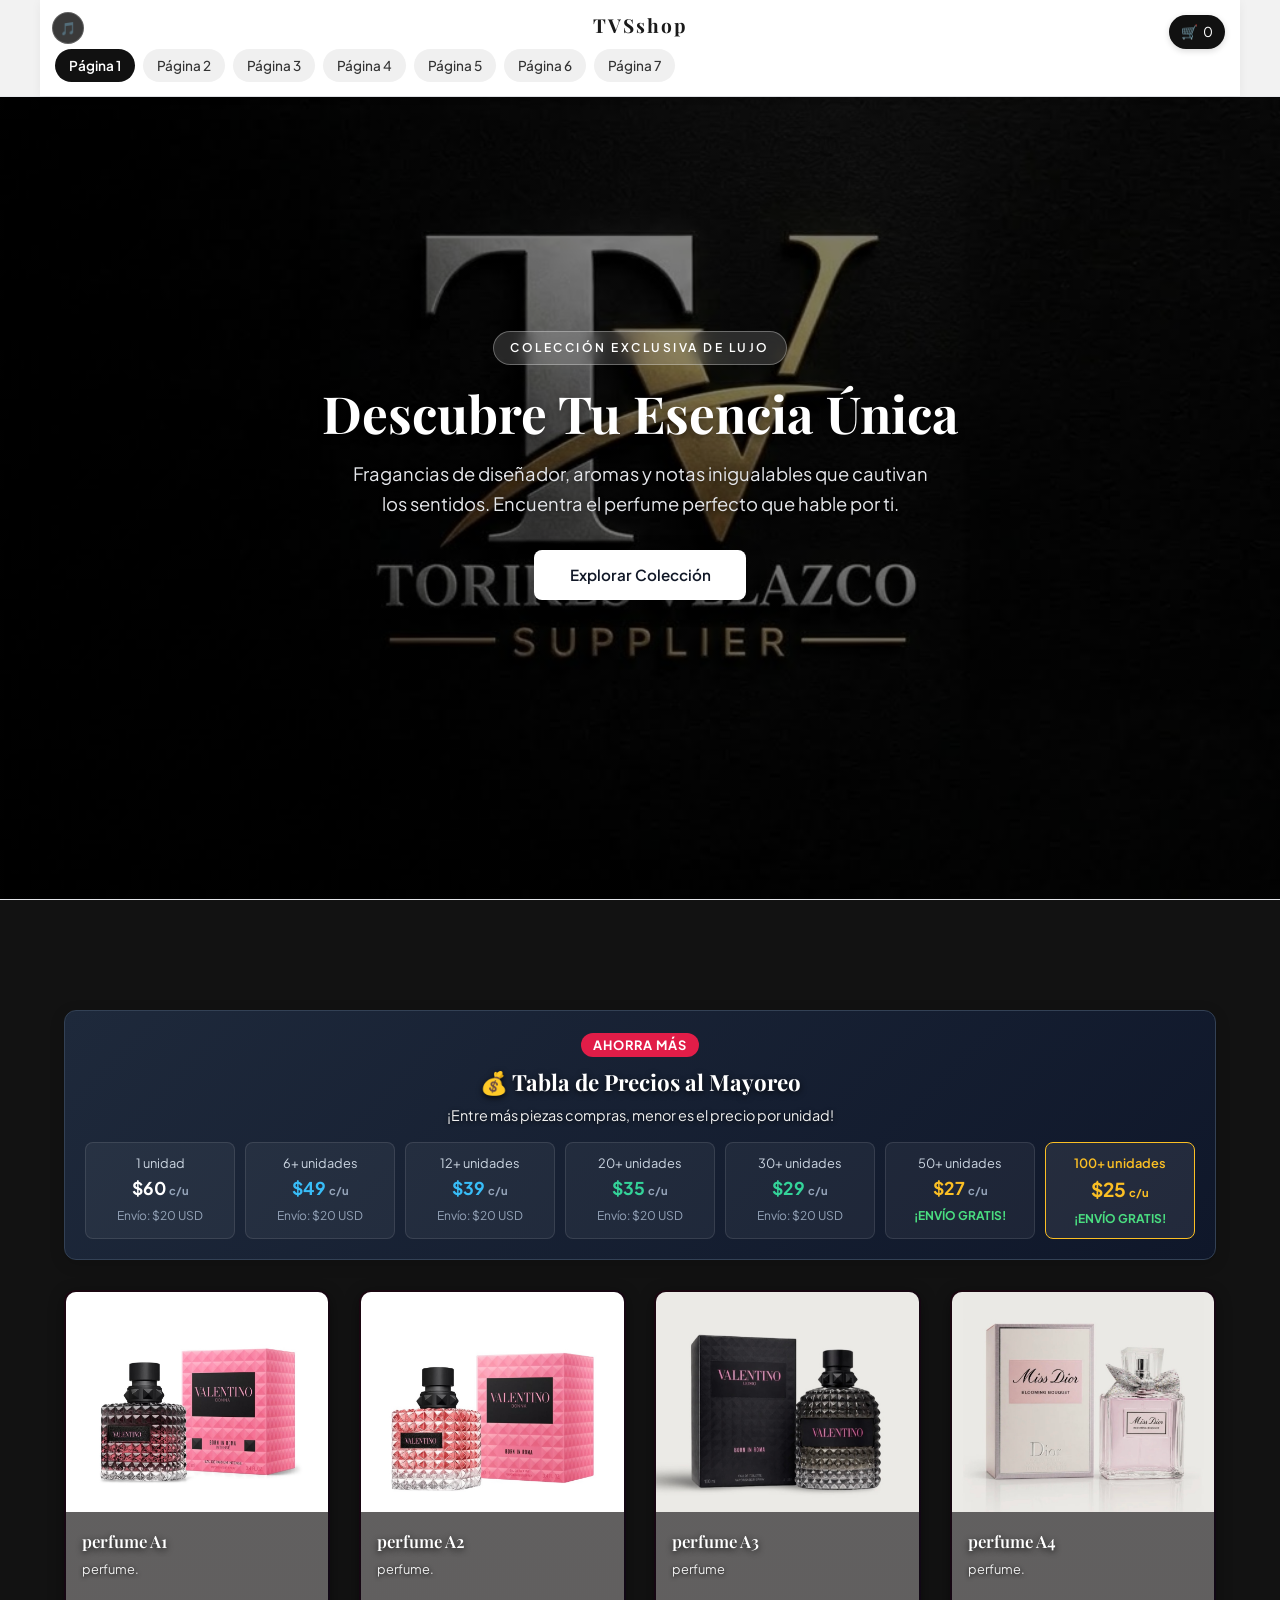
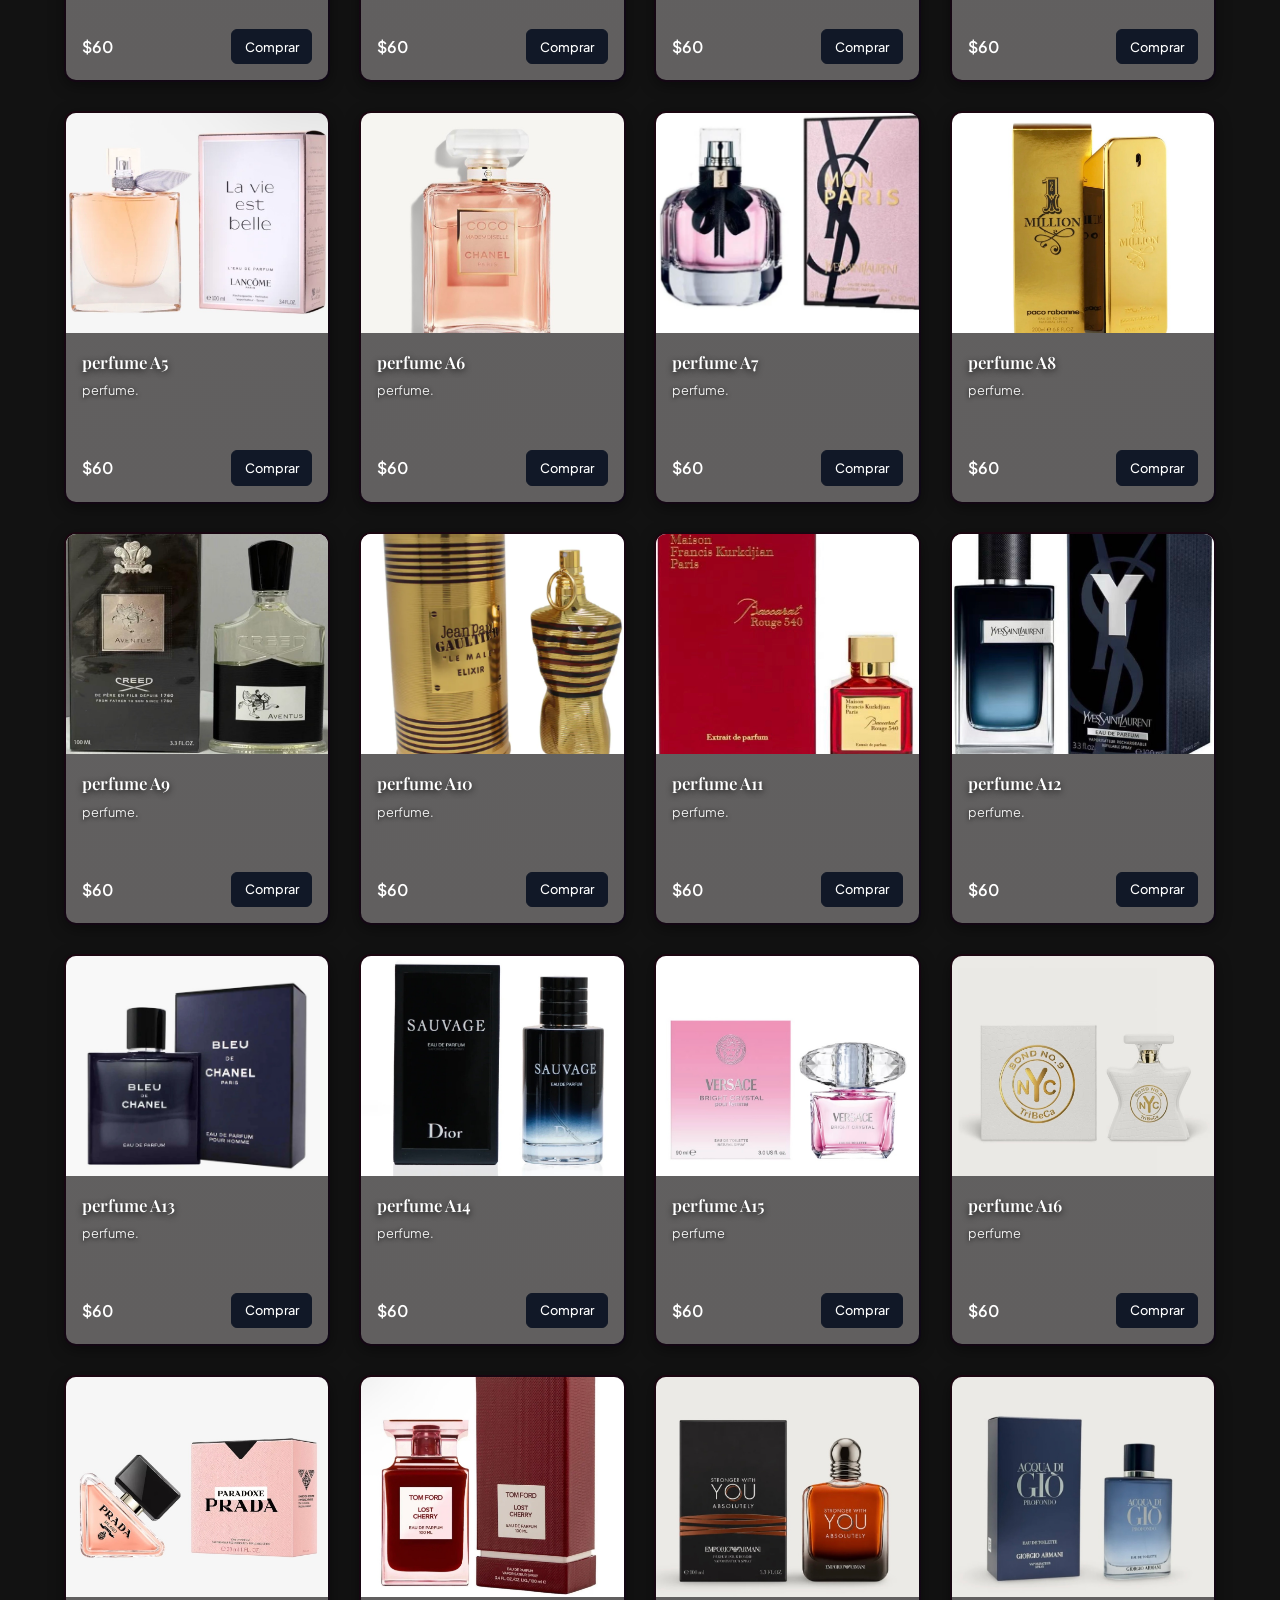
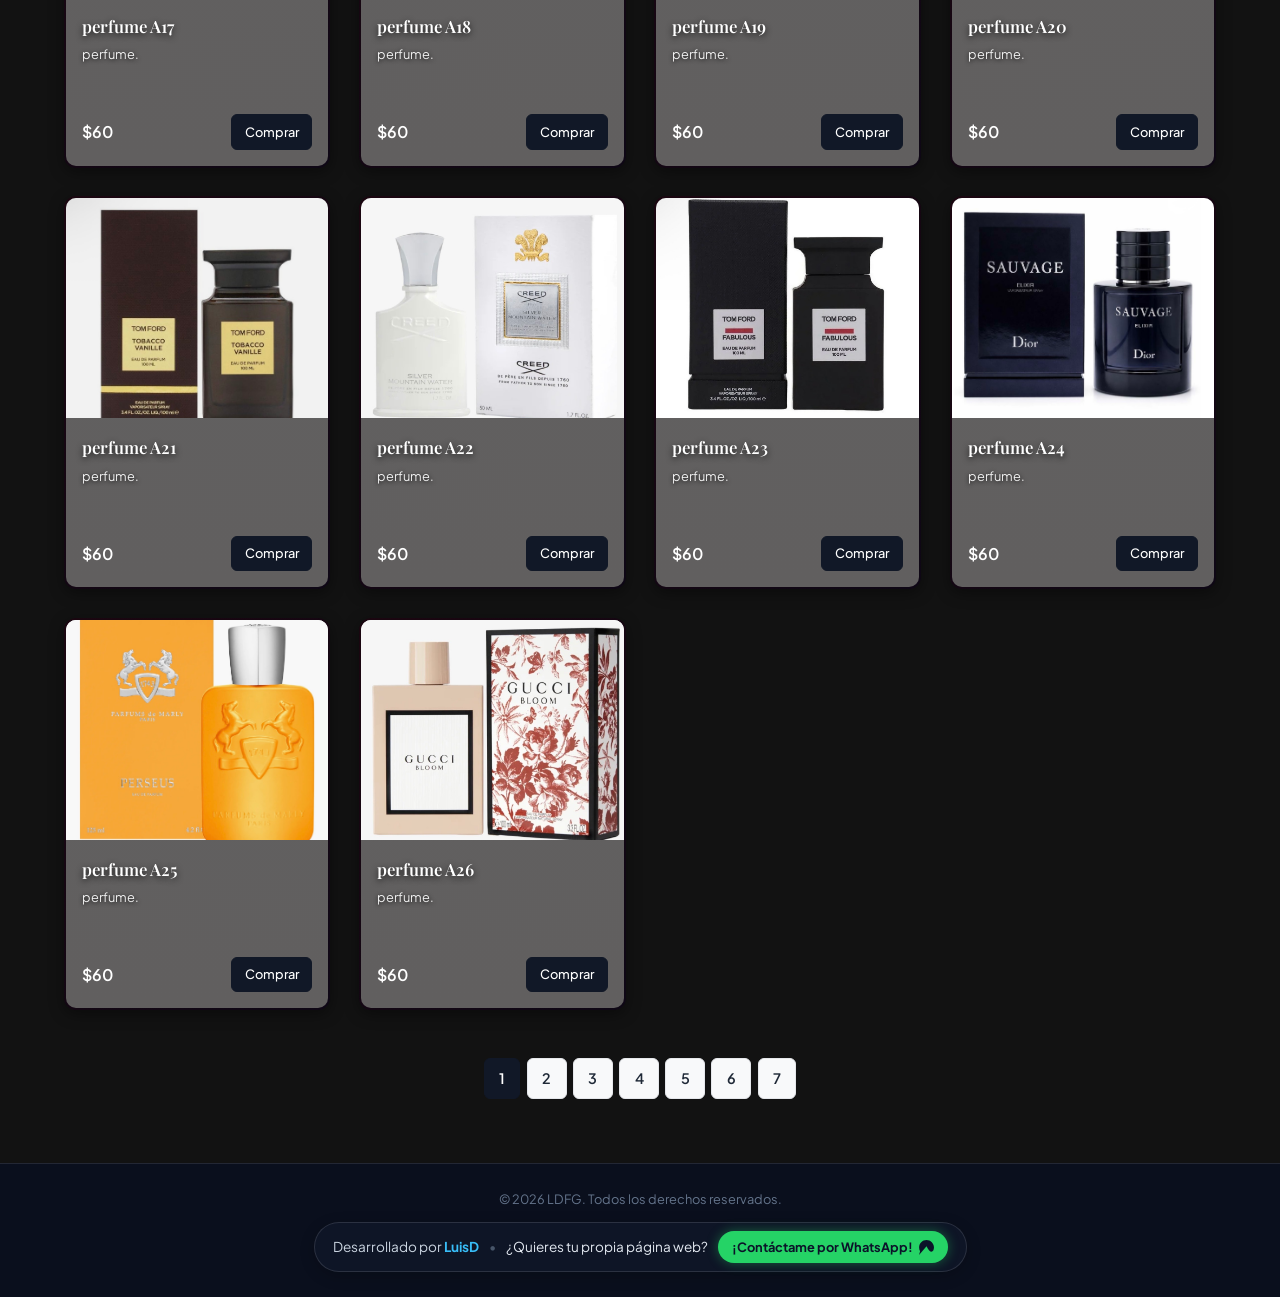
==== commit 6b1847dd: "Actualizar favicon y titulo oficial TVSshop" ====
--- a/index.html
+++ b/index.html
@@ -3,11 +3,20 @@
 <head>
     <meta charset="UTF-8">
     <meta name="viewport" content="width=device-width, initial-scale=1.0">
-    <title>MarioT | Catálogo -</title>
+    
+    <!-- TÍTULO OFICIAL DE TU PÁGINA -->
+    <title>TVSshop | Catálogo Exclusivo</title>
+
+    <!-- ÍCONO EN LA PESTAÑA Y LINK (Reemplaza el logo de Netlify) -->
+    <link rel="icon" type="image/webp" href="portada.webp">
+    <link rel="apple-touch-icon" href="portada.webp">
+
     <!-- Google Fonts -->
-    <link href="https://fonts.googleapis.com/css2?family=Playfair+Display:ital,wght@0,400;0,600;0,700;1,400&family=Plus+Jakarta+Sans:wght@300;400;500;600&display=swap" rel="stylesheet">
+    <link href="https://fonts.googleapis.com/css2?family=Playfair+Display:ital,wght@0,400;0,600;0,700;1,400&family=Plus+Jakarta+Sans:wght@300;400;500;600;700&display=swap" rel="stylesheet">
+
     <!-- FontAwesome Icons -->
     <link rel="stylesheet" href="https://cdnjs.cloudflare.com/ajax/libs/font-awesome/6.4.0/css/all.min.css">
+
     <!-- Archivo CSS -->
     <link rel="stylesheet" href="style.css">
 </head>
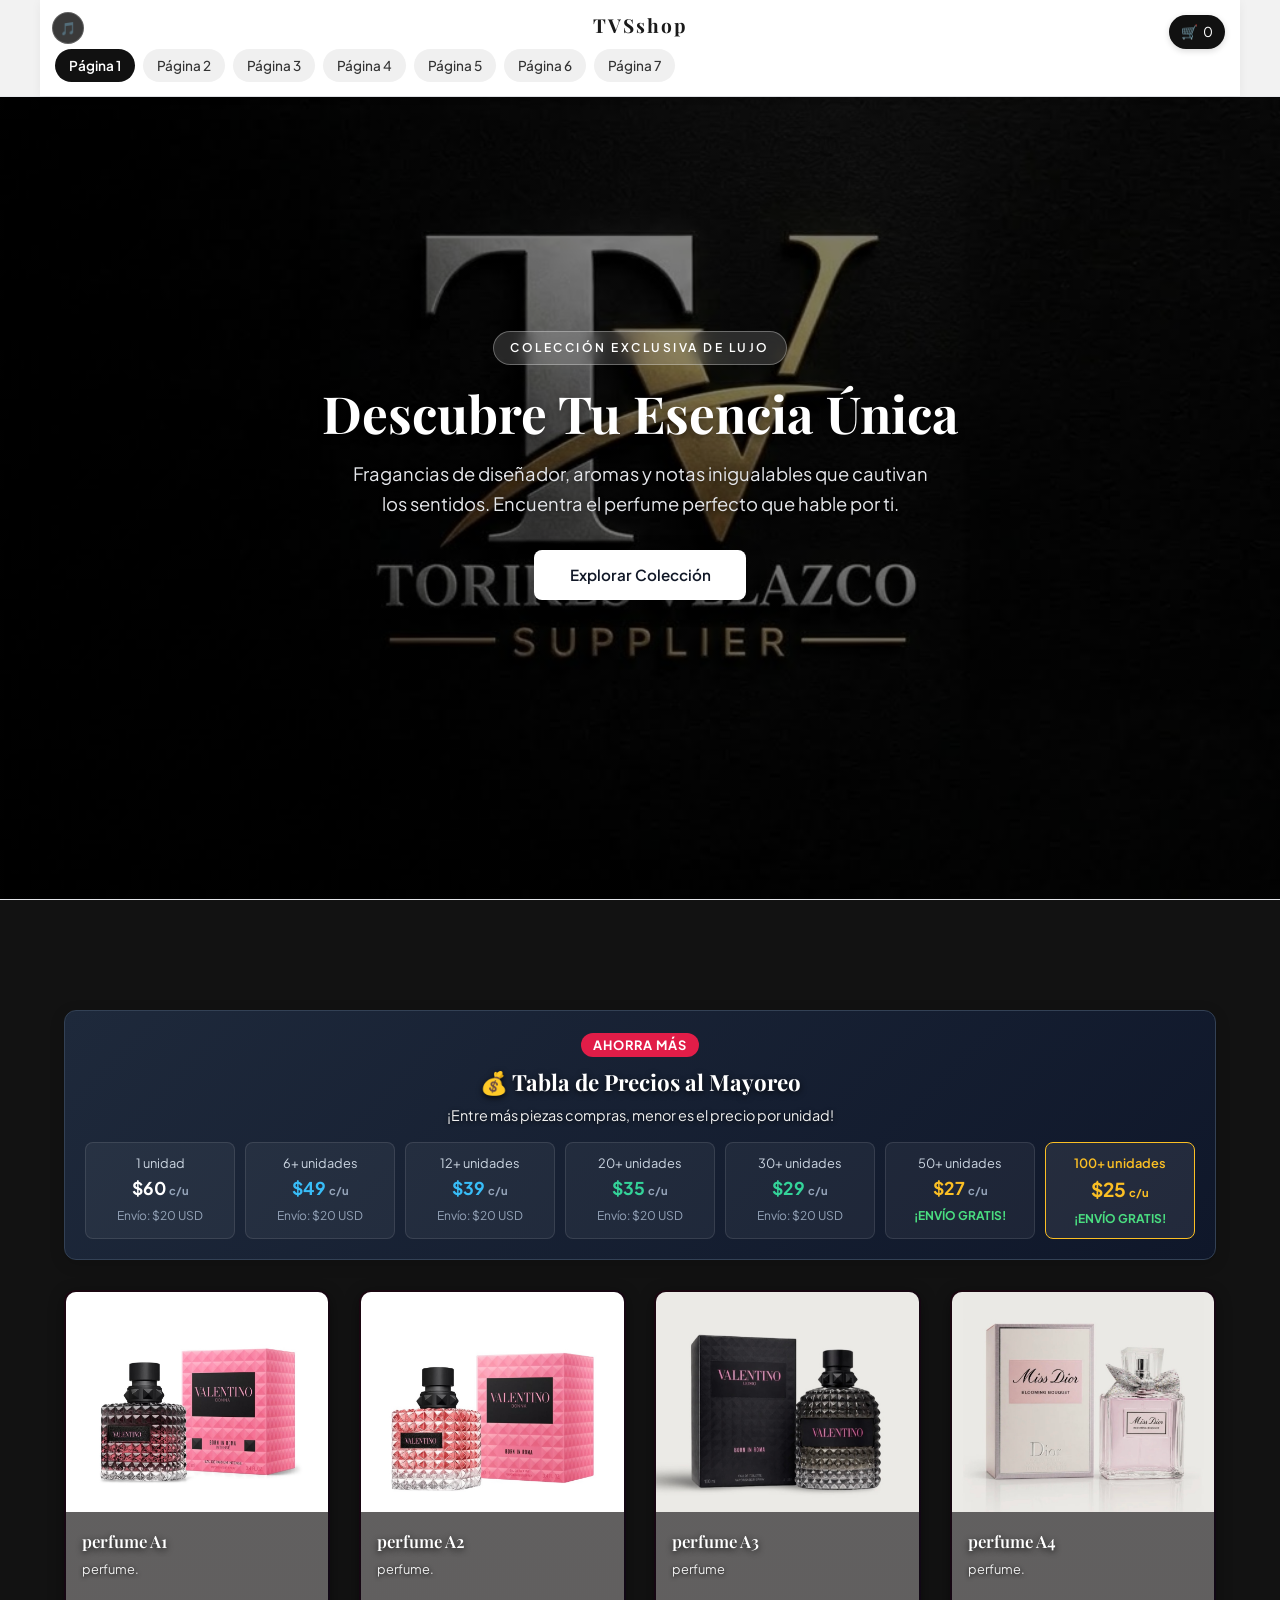
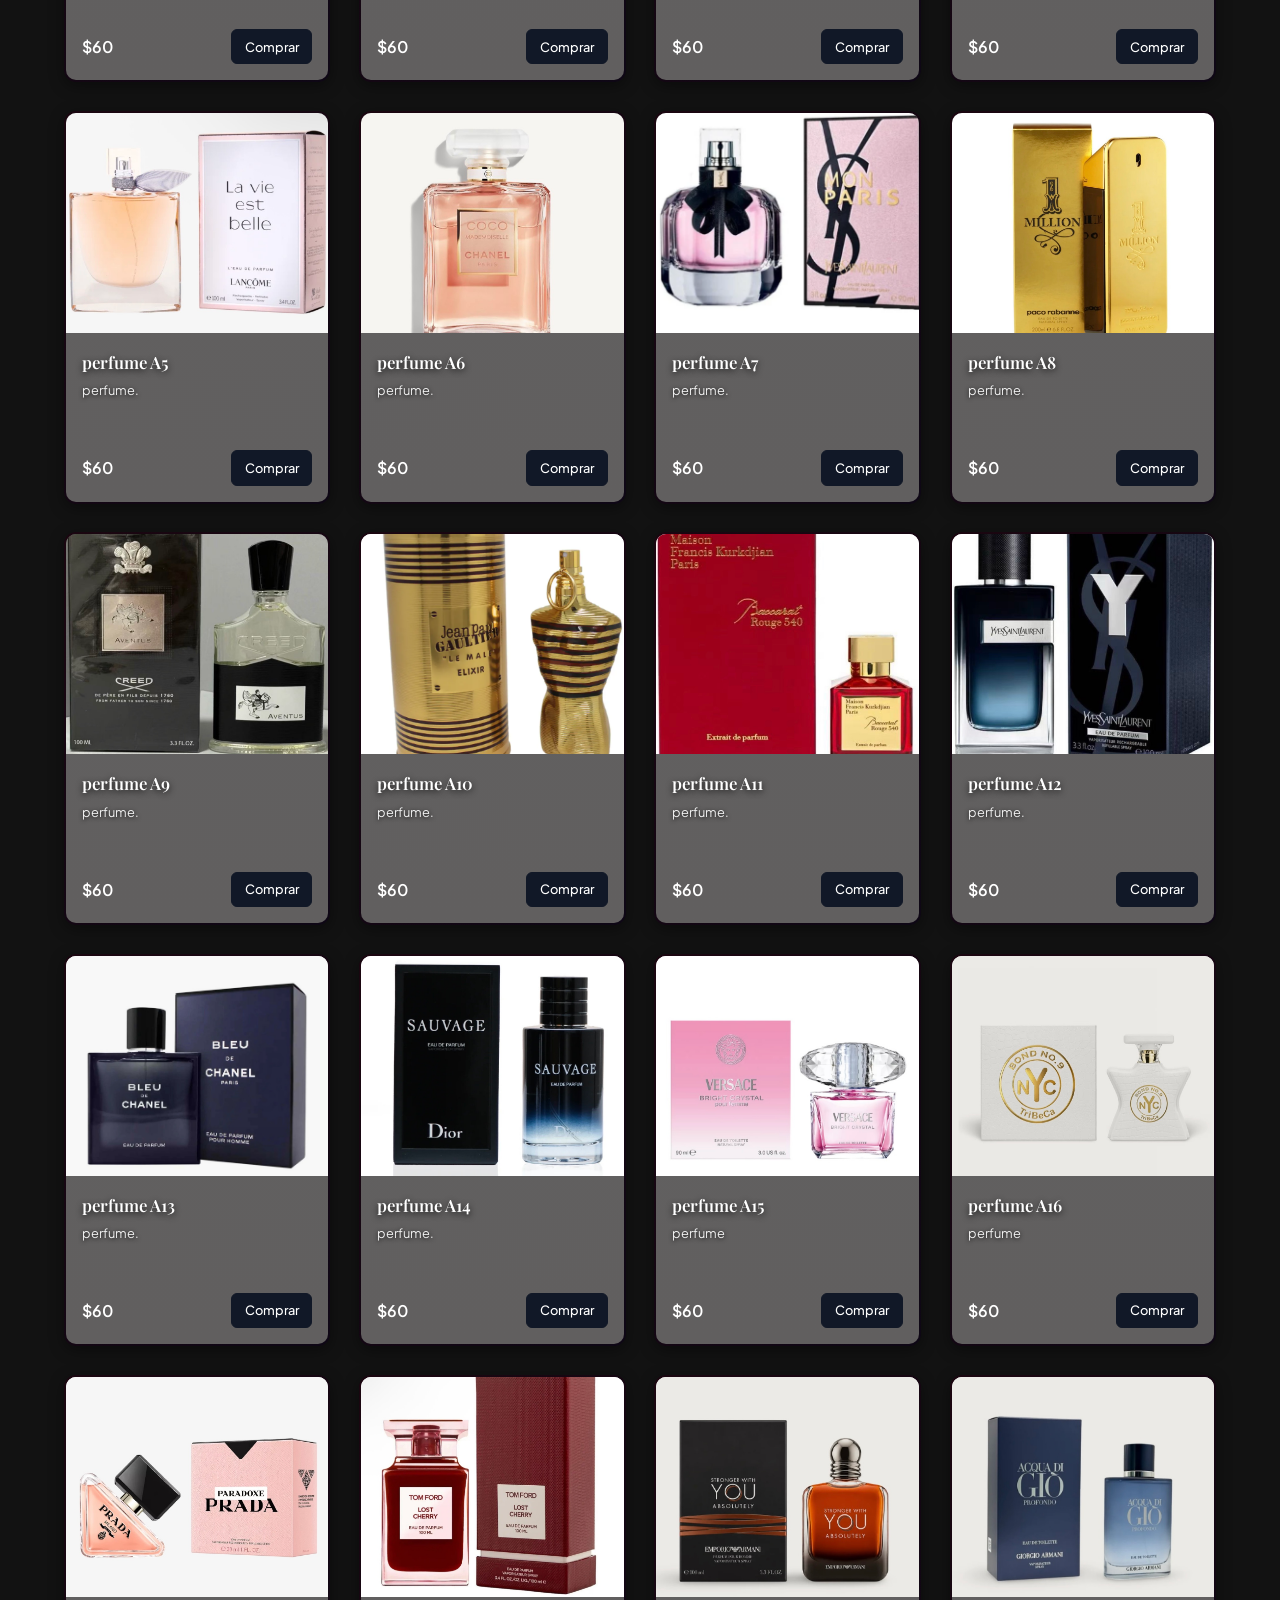
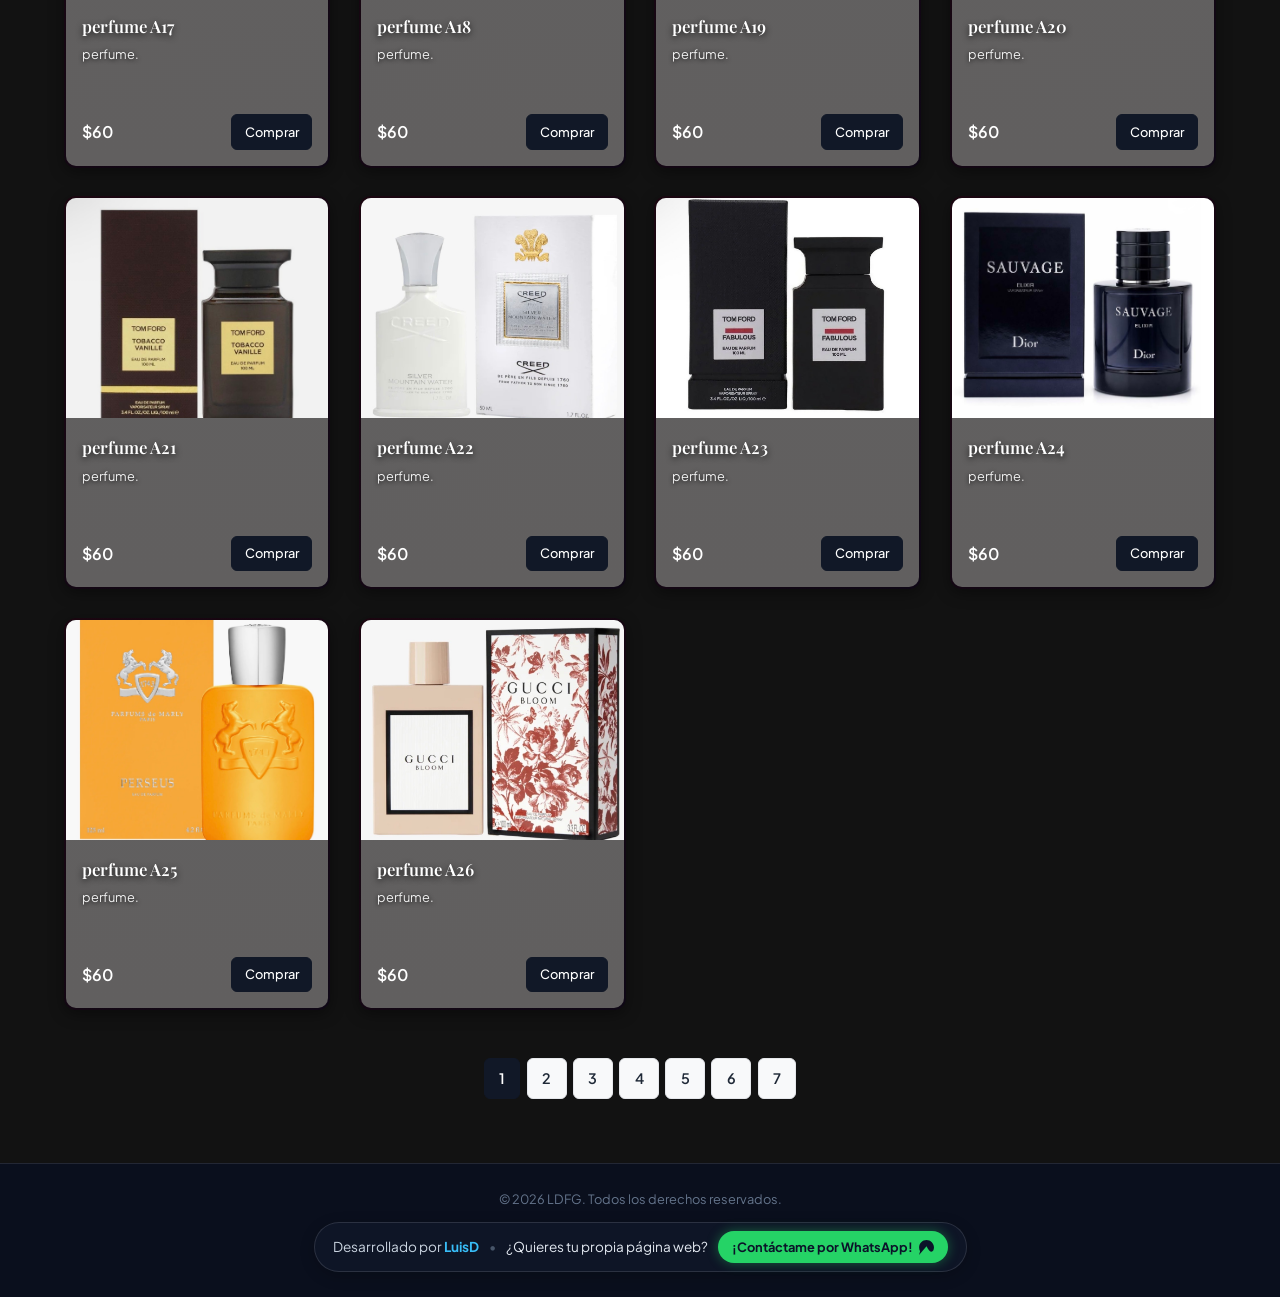
==== commit 0b23db42: "Actualizar favicon y titulo oficial TVSshop" ====
--- a/index.html
+++ b/index.html
@@ -3,20 +3,11 @@
 <head>
     <meta charset="UTF-8">
     <meta name="viewport" content="width=device-width, initial-scale=1.0">
-    
-    <!-- TÍTULO OFICIAL DE TU PÁGINA -->
-    <title>TVSshop | Catálogo Exclusivo</title>
-
-    <!-- ÍCONO EN LA PESTAÑA Y LINK (Reemplaza el logo de Netlify) -->
-    <link rel="icon" type="image/webp" href="portada.webp">
-    <link rel="apple-touch-icon" href="portada.webp">
-
+    <title>MarioT | Catálogo -</title>
     <!-- Google Fonts -->
-    <link href="https://fonts.googleapis.com/css2?family=Playfair+Display:ital,wght@0,400;0,600;0,700;1,400&family=Plus+Jakarta+Sans:wght@300;400;500;600;700&display=swap" rel="stylesheet">
-
+    <link href="https://fonts.googleapis.com/css2?family=Playfair+Display:ital,wght@0,400;0,600;0,700;1,400&family=Plus+Jakarta+Sans:wght@300;400;500;600&display=swap" rel="stylesheet">
     <!-- FontAwesome Icons -->
     <link rel="stylesheet" href="https://cdnjs.cloudflare.com/ajax/libs/font-awesome/6.4.0/css/all.min.css">
-
     <!-- Archivo CSS -->
     <link rel="stylesheet" href="style.css">
 </head>
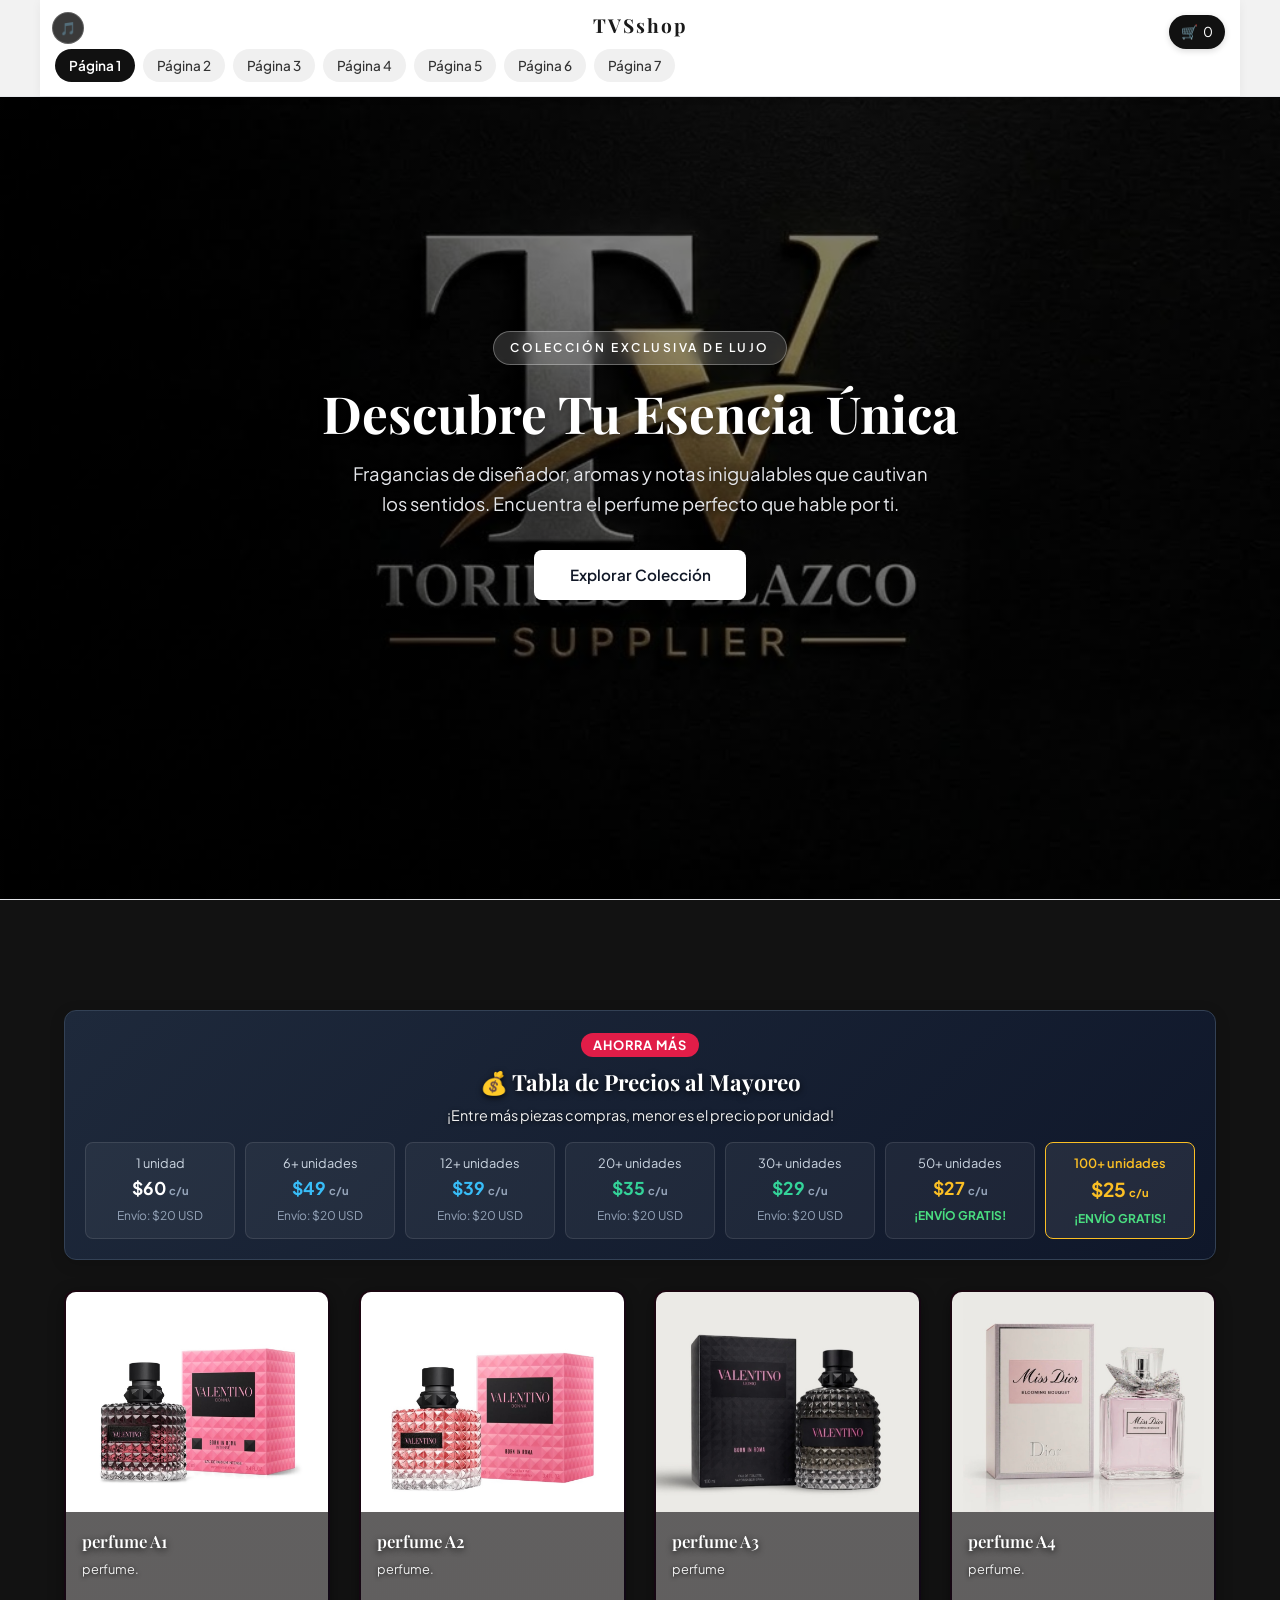
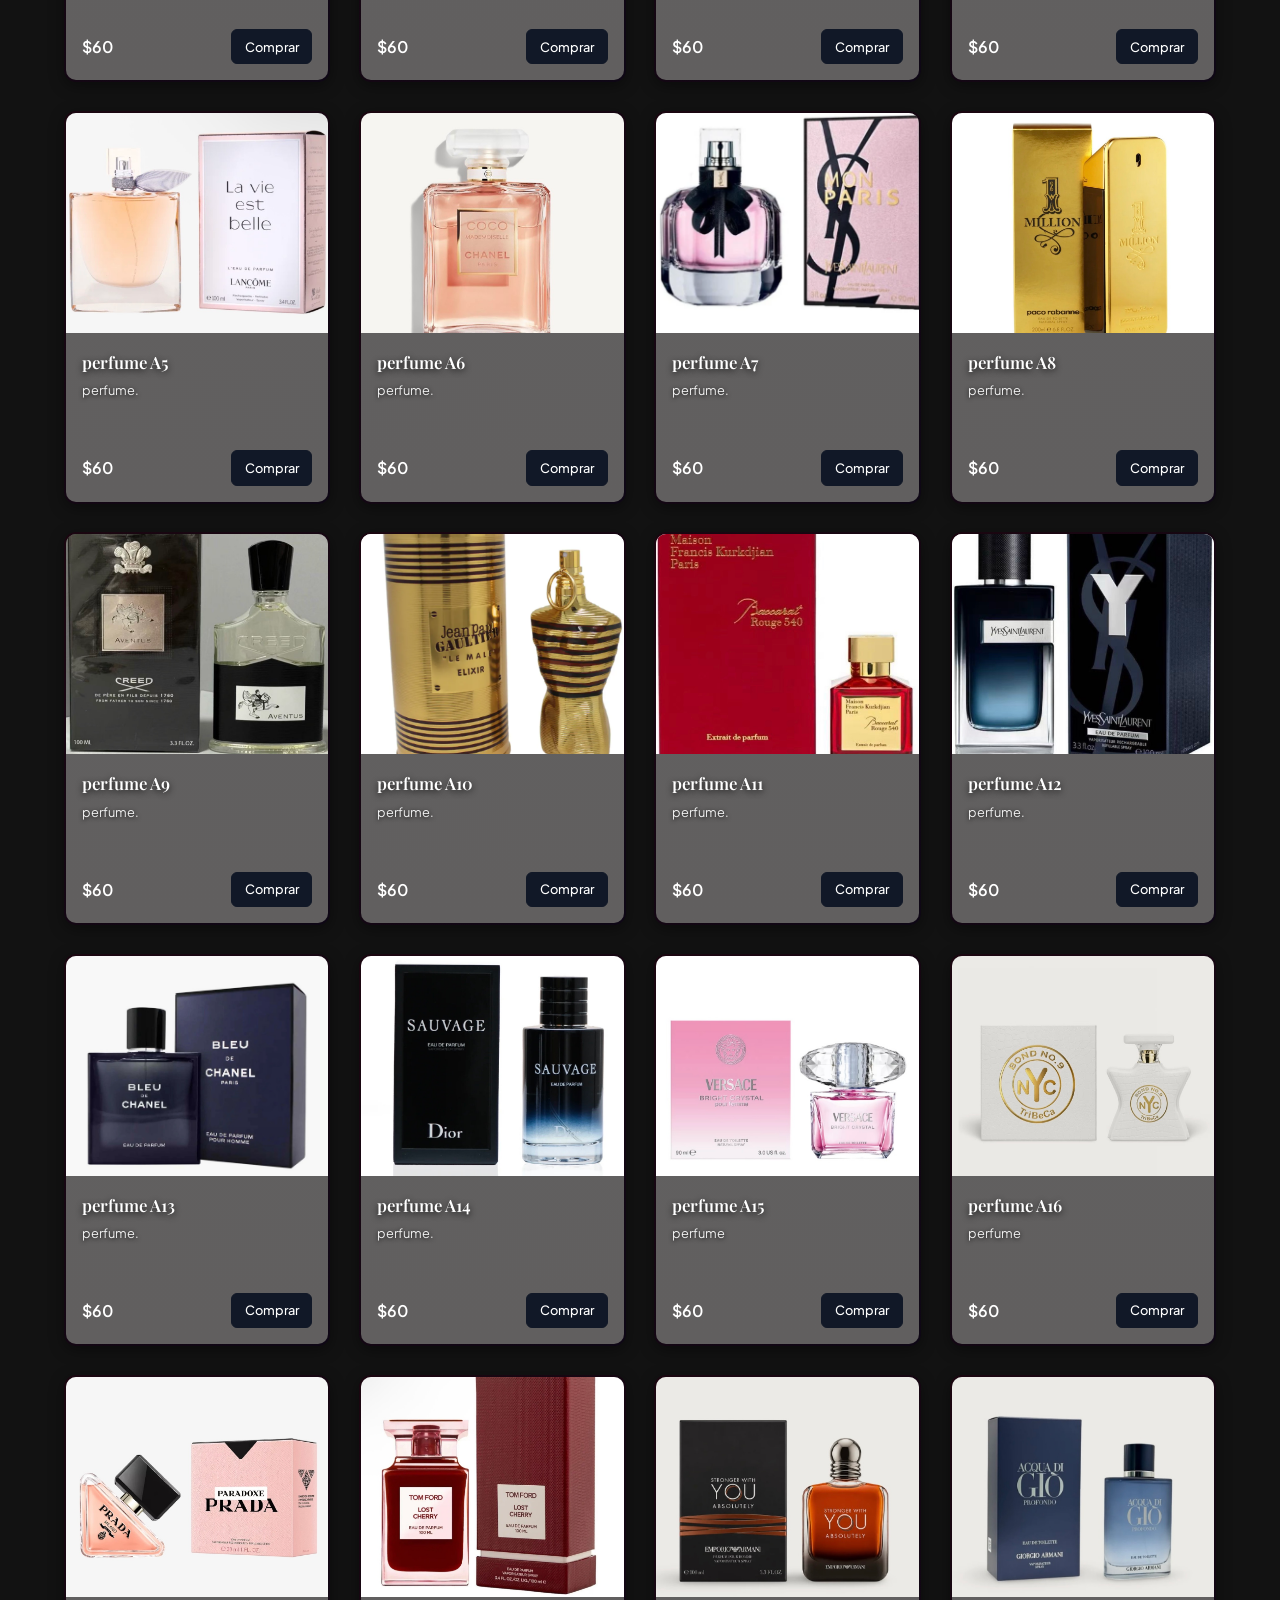
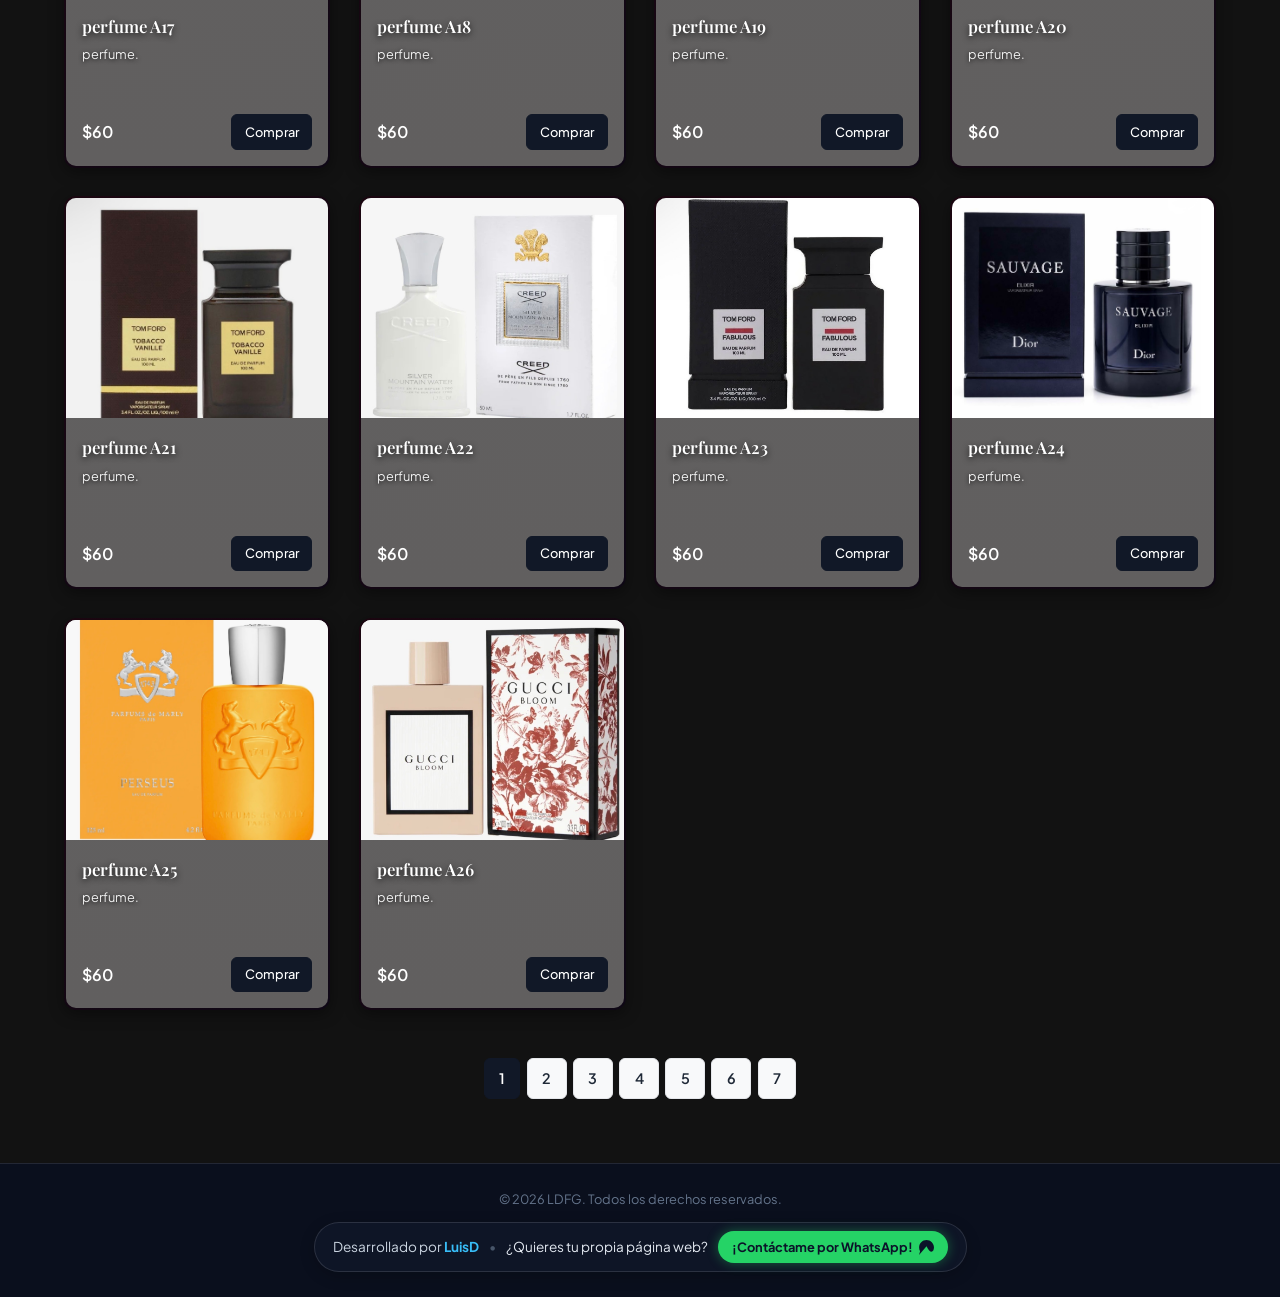
==== commit 228c6a6b: "Actualizacion final TVSshop, favicon y metadatos" ====
--- a/index.html
+++ b/index.html
@@ -3,11 +3,20 @@
 <head>
     <meta charset="UTF-8">
     <meta name="viewport" content="width=device-width, initial-scale=1.0">
-    <title>MarioT | Catálogo -</title>
+    
+    <!-- TÍTULO OFICIAL DE TU PÁGINA -->
+    <title>TVSshop | Catálogo Exclusivo</title>
+
+    <!-- ÍCONO EN LA PESTAÑA Y LINK (Reemplaza el logo de Netlify) -->
+    <link rel="icon" type="image/webp" href="portada.webp">
+    <link rel="apple-touch-icon" href="portada.webp">
+
     <!-- Google Fonts -->
-    <link href="https://fonts.googleapis.com/css2?family=Playfair+Display:ital,wght@0,400;0,600;0,700;1,400&family=Plus+Jakarta+Sans:wght@300;400;500;600&display=swap" rel="stylesheet">
+    <link href="https://fonts.googleapis.com/css2?family=Playfair+Display:ital,wght@0,400;0,600;0,700;1,400&family=Plus+Jakarta+Sans:wght@300;400;500;600;700&display=swap" rel="stylesheet">
+
     <!-- FontAwesome Icons -->
     <link rel="stylesheet" href="https://cdnjs.cloudflare.com/ajax/libs/font-awesome/6.4.0/css/all.min.css">
+
     <!-- Archivo CSS -->
     <link rel="stylesheet" href="style.css">
 </head>
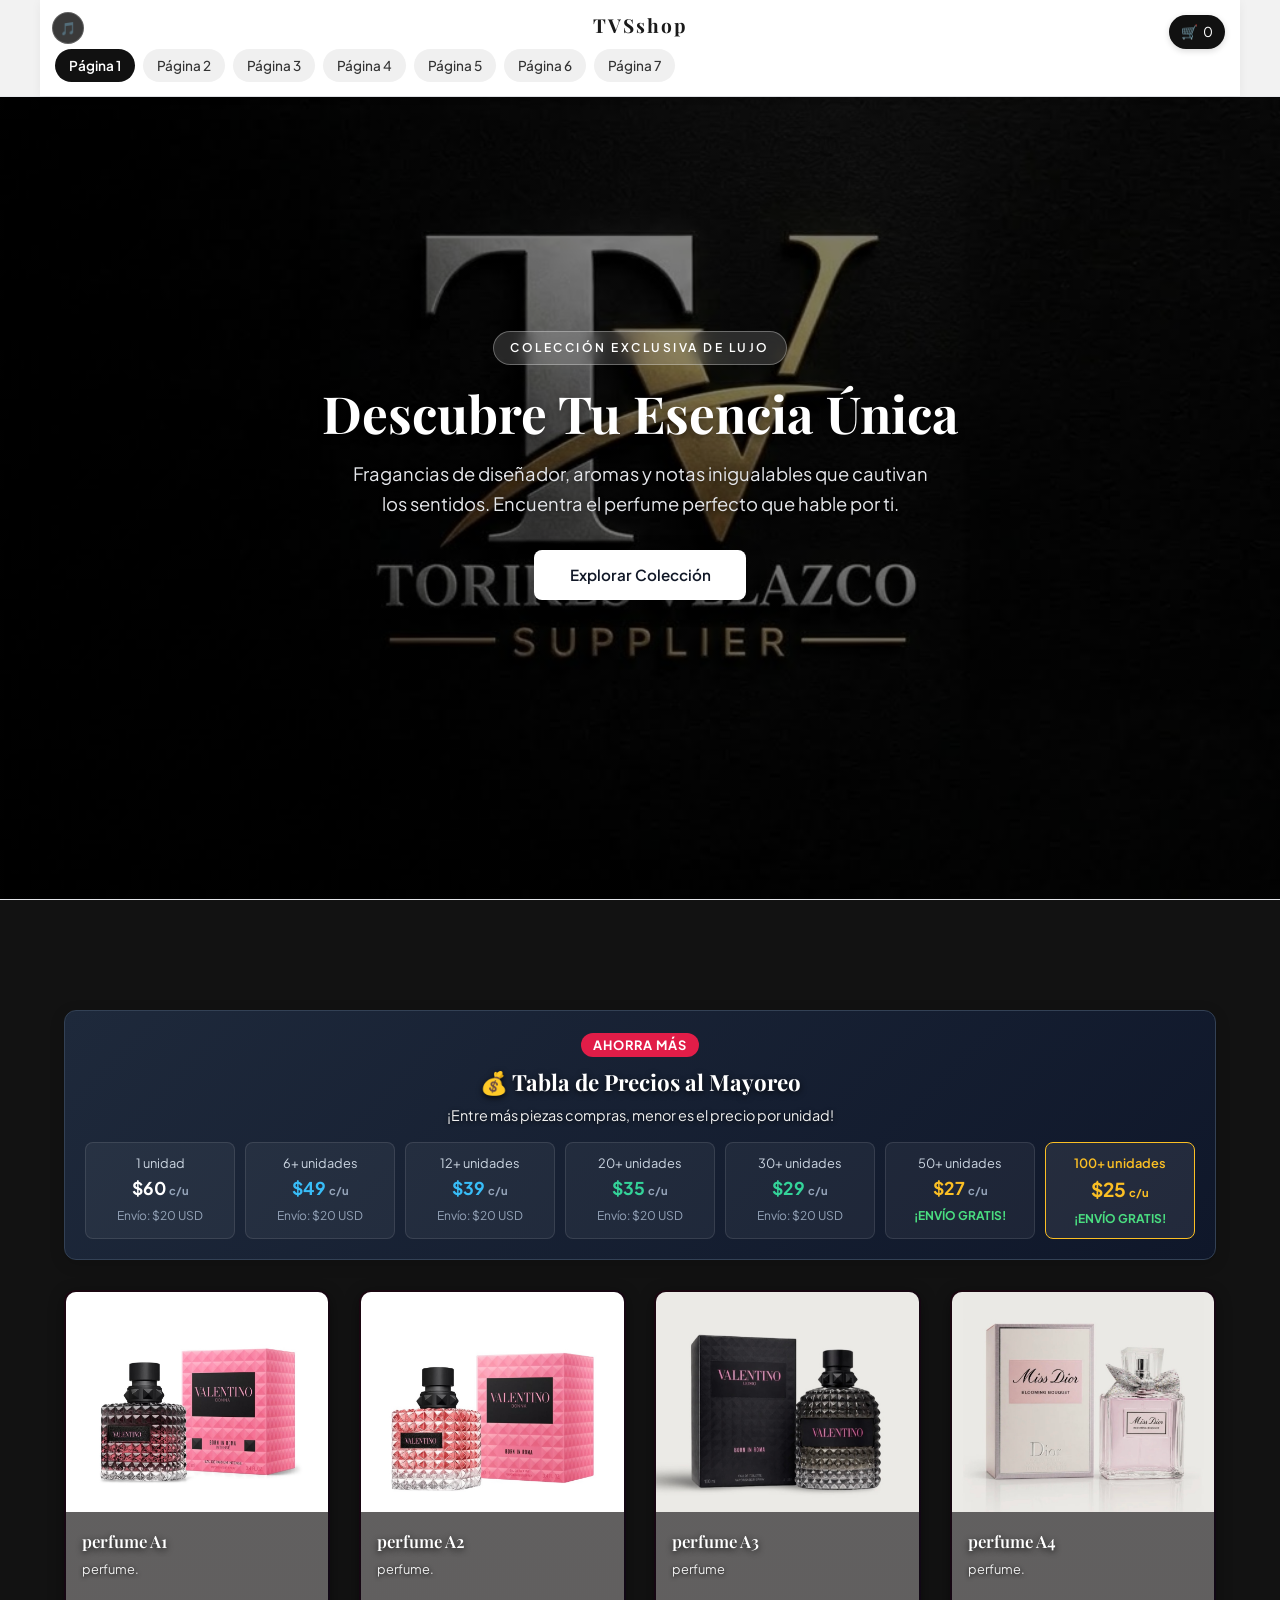
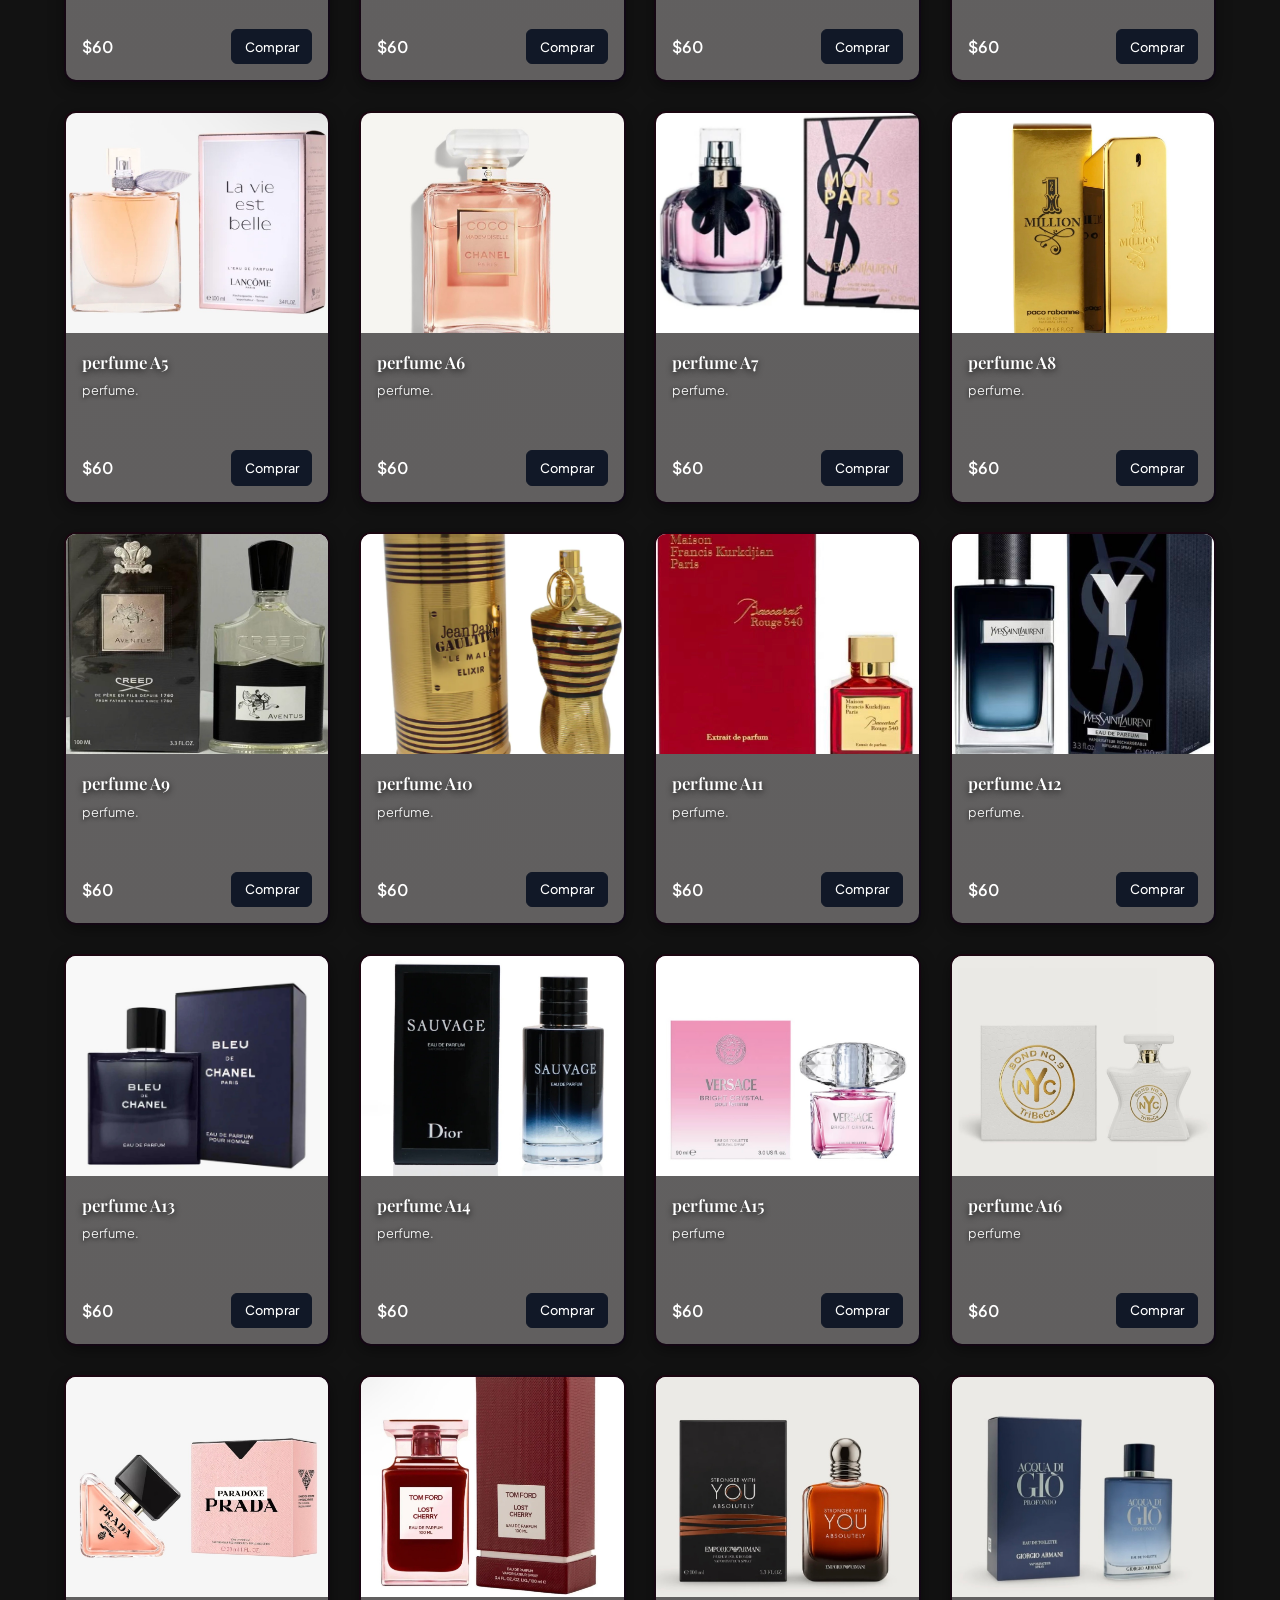
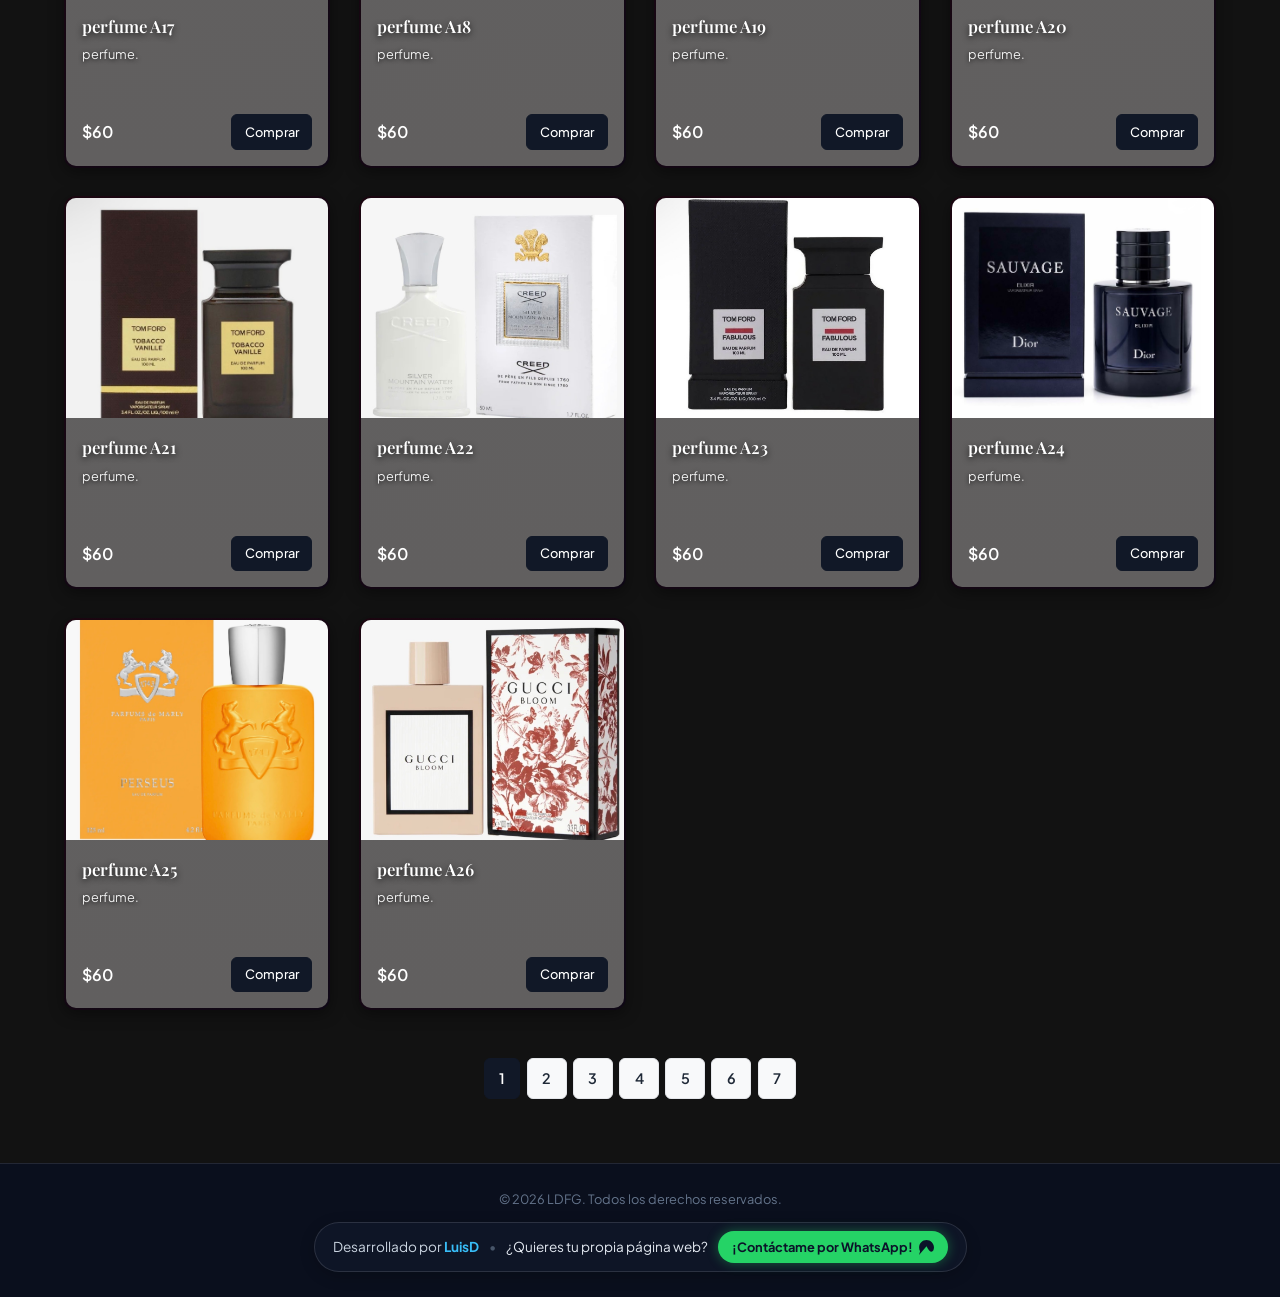
==== commit f0d5cdaf: "Actualizar titulo TVSshop y favicon con emoji de perfume" ====
--- a/index.html
+++ b/index.html
@@ -3,13 +3,10 @@
 <head>
     <meta charset="UTF-8">
     <meta name="viewport" content="width=device-width, initial-scale=1.0">
-    
-    <!-- TÍTULO OFICIAL DE TU PÁGINA -->
     <title>TVSshop | Catálogo Exclusivo</title>
 
-    <!-- ÍCONO EN LA PESTAÑA Y LINK (Reemplaza el logo de Netlify) -->
-    <link rel="icon" type="image/webp" href="portada.webp">
-    <link rel="apple-touch-icon" href="portada.webp">
+    <!-- FAVICON CON EMOJI DE PERFUME POR DEFECTO -->
+    <link rel="icon" href="data:image/svg+xml,<svg xmlns=%22http://www.w3.org/2000/svg%22 viewBox=%220 0 100 100%22><text y=%22.9em%22 font-size=%2290%22>🧴</text></svg>">
 
     <!-- Google Fonts -->
     <link href="https://fonts.googleapis.com/css2?family=Playfair+Display:ital,wght@0,400;0,600;0,700;1,400&family=Plus+Jakarta+Sans:wght@300;400;500;600;700&display=swap" rel="stylesheet">
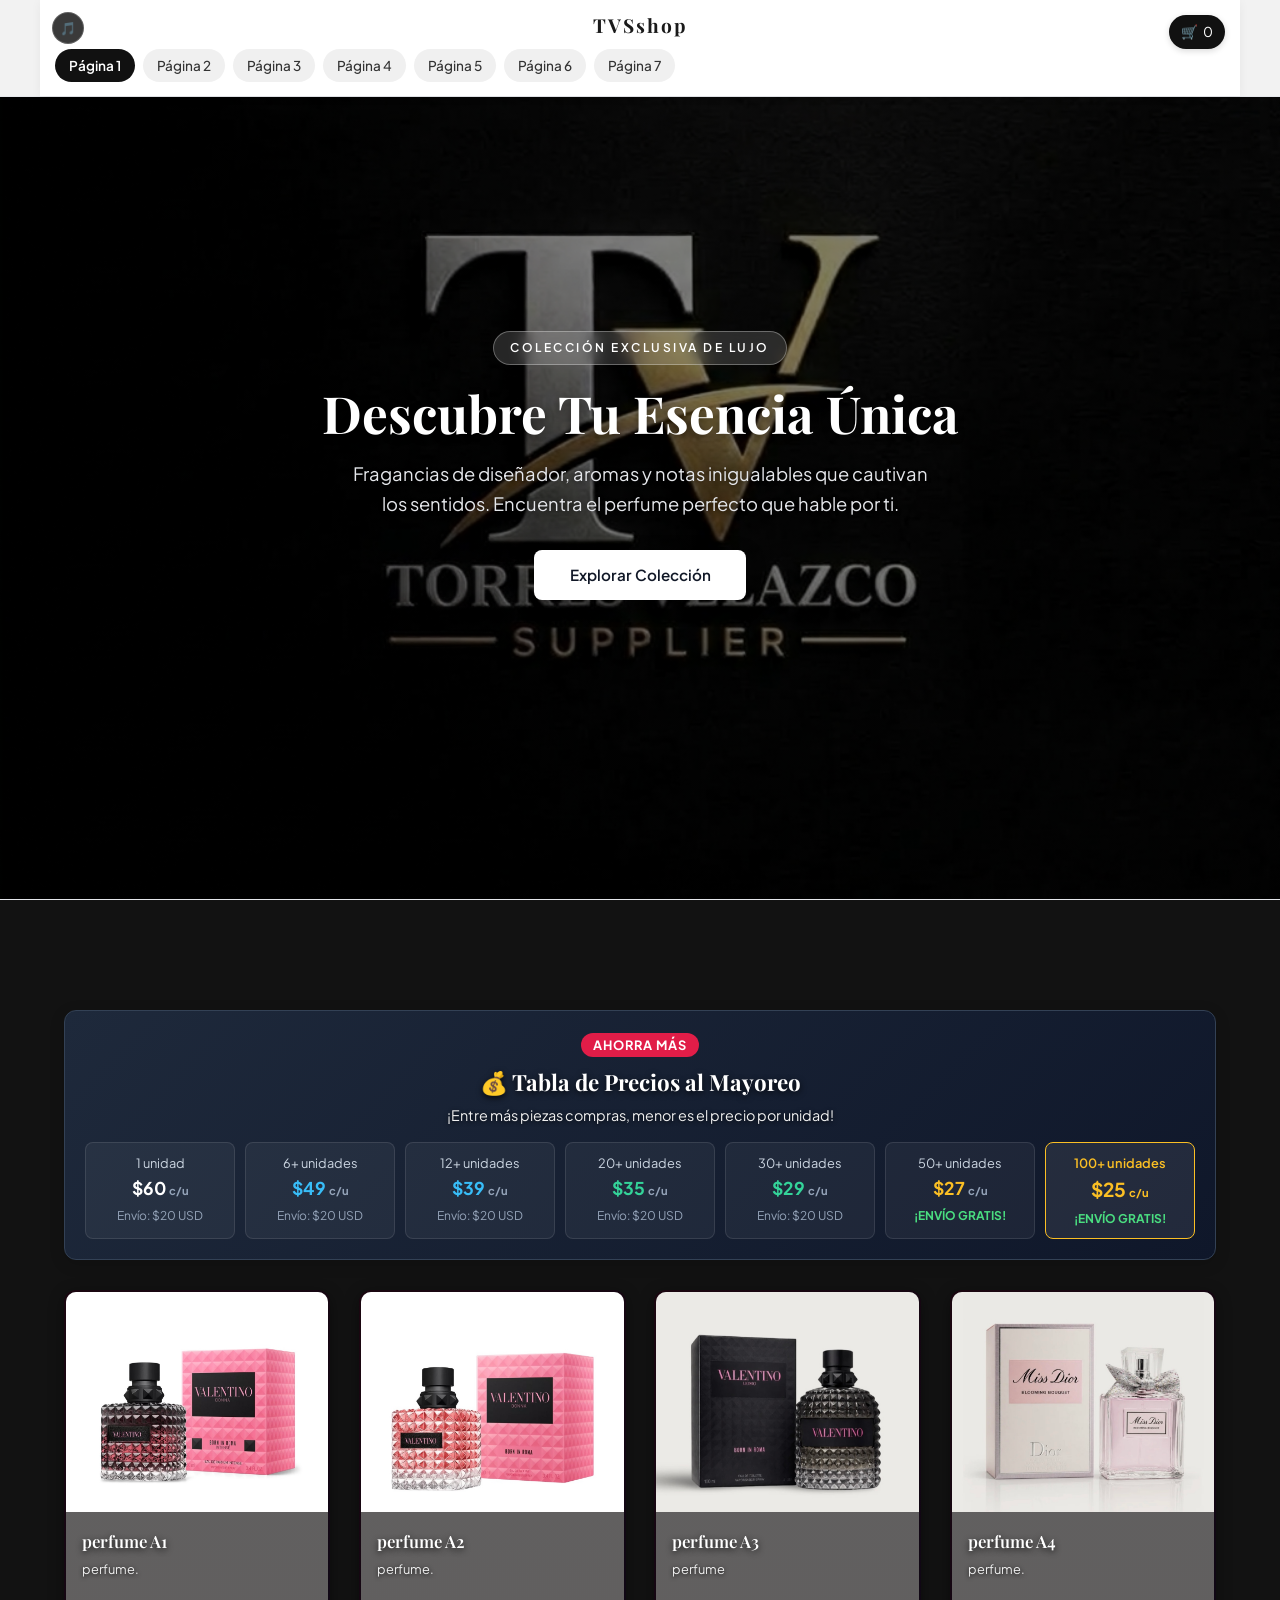
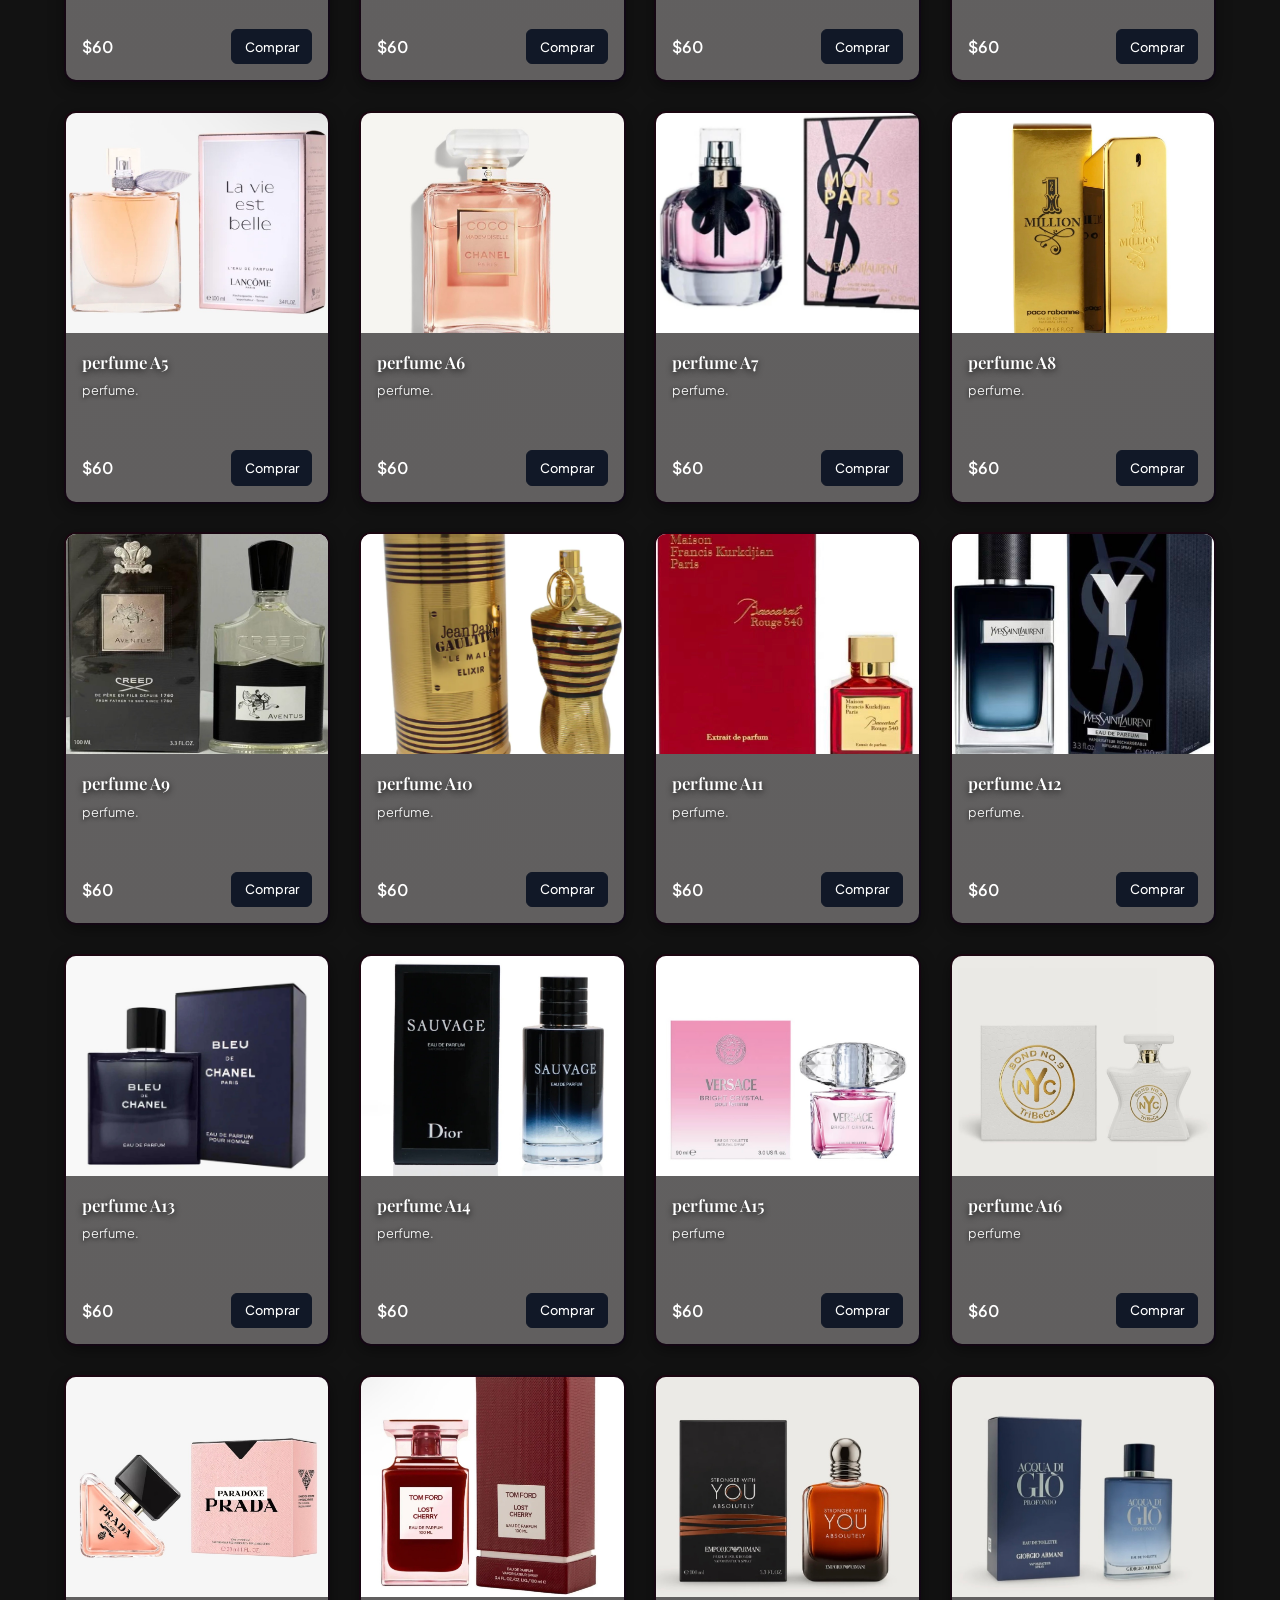
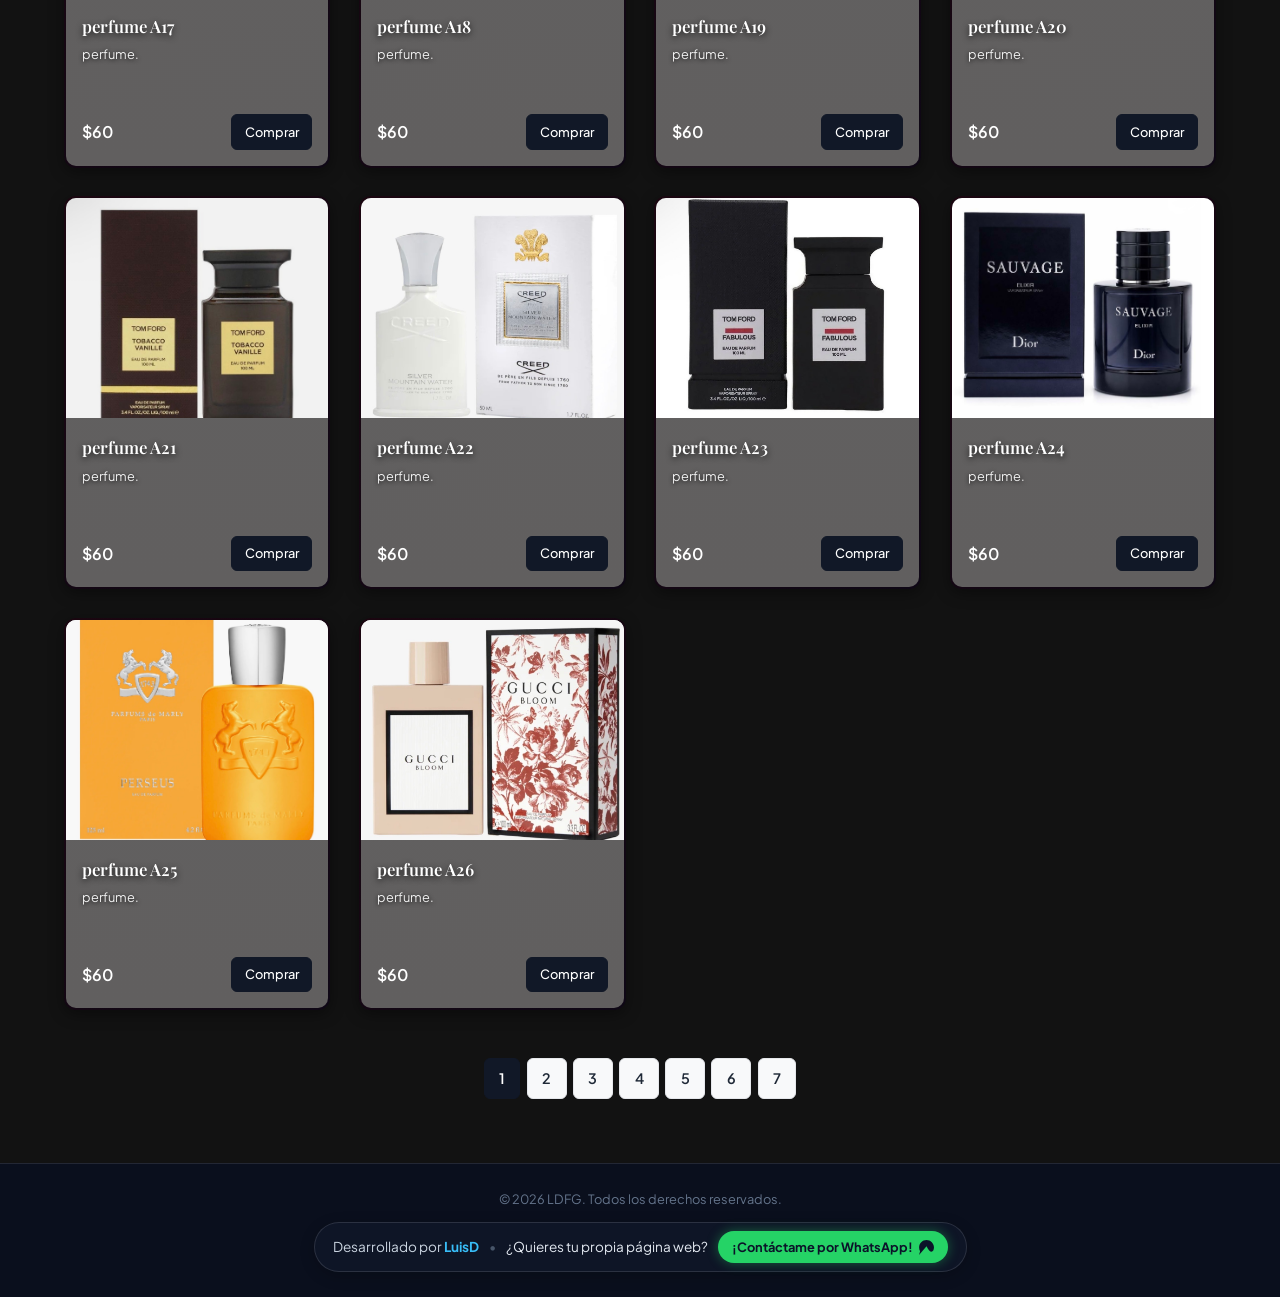
==== commit 40bebbdc: "Actualización de productos y portada" ====
--- a/index.html
+++ b/index.html
@@ -3,17 +3,11 @@
 <head>
     <meta charset="UTF-8">
     <meta name="viewport" content="width=device-width, initial-scale=1.0">
-    <title>TVSshop | Catálogo Exclusivo</title>
-
-    <!-- FAVICON CON EMOJI DE PERFUME POR DEFECTO -->
-    <link rel="icon" href="data:image/svg+xml,<svg xmlns=%22http://www.w3.org/2000/svg%22 viewBox=%220 0 100 100%22><text y=%22.9em%22 font-size=%2290%22>🧴</text></svg>">
-
+    <title>MarioT | Catálogo -</title>
     <!-- Google Fonts -->
-    <link href="https://fonts.googleapis.com/css2?family=Playfair+Display:ital,wght@0,400;0,600;0,700;1,400&family=Plus+Jakarta+Sans:wght@300;400;500;600;700&display=swap" rel="stylesheet">
-
+    <link href="https://fonts.googleapis.com/css2?family=Playfair+Display:ital,wght@0,400;0,600;0,700;1,400&family=Plus+Jakarta+Sans:wght@300;400;500;600&display=swap" rel="stylesheet">
     <!-- FontAwesome Icons -->
     <link rel="stylesheet" href="https://cdnjs.cloudflare.com/ajax/libs/font-awesome/6.4.0/css/all.min.css">
-
     <!-- Archivo CSS -->
     <link rel="stylesheet" href="style.css">
 </head>
